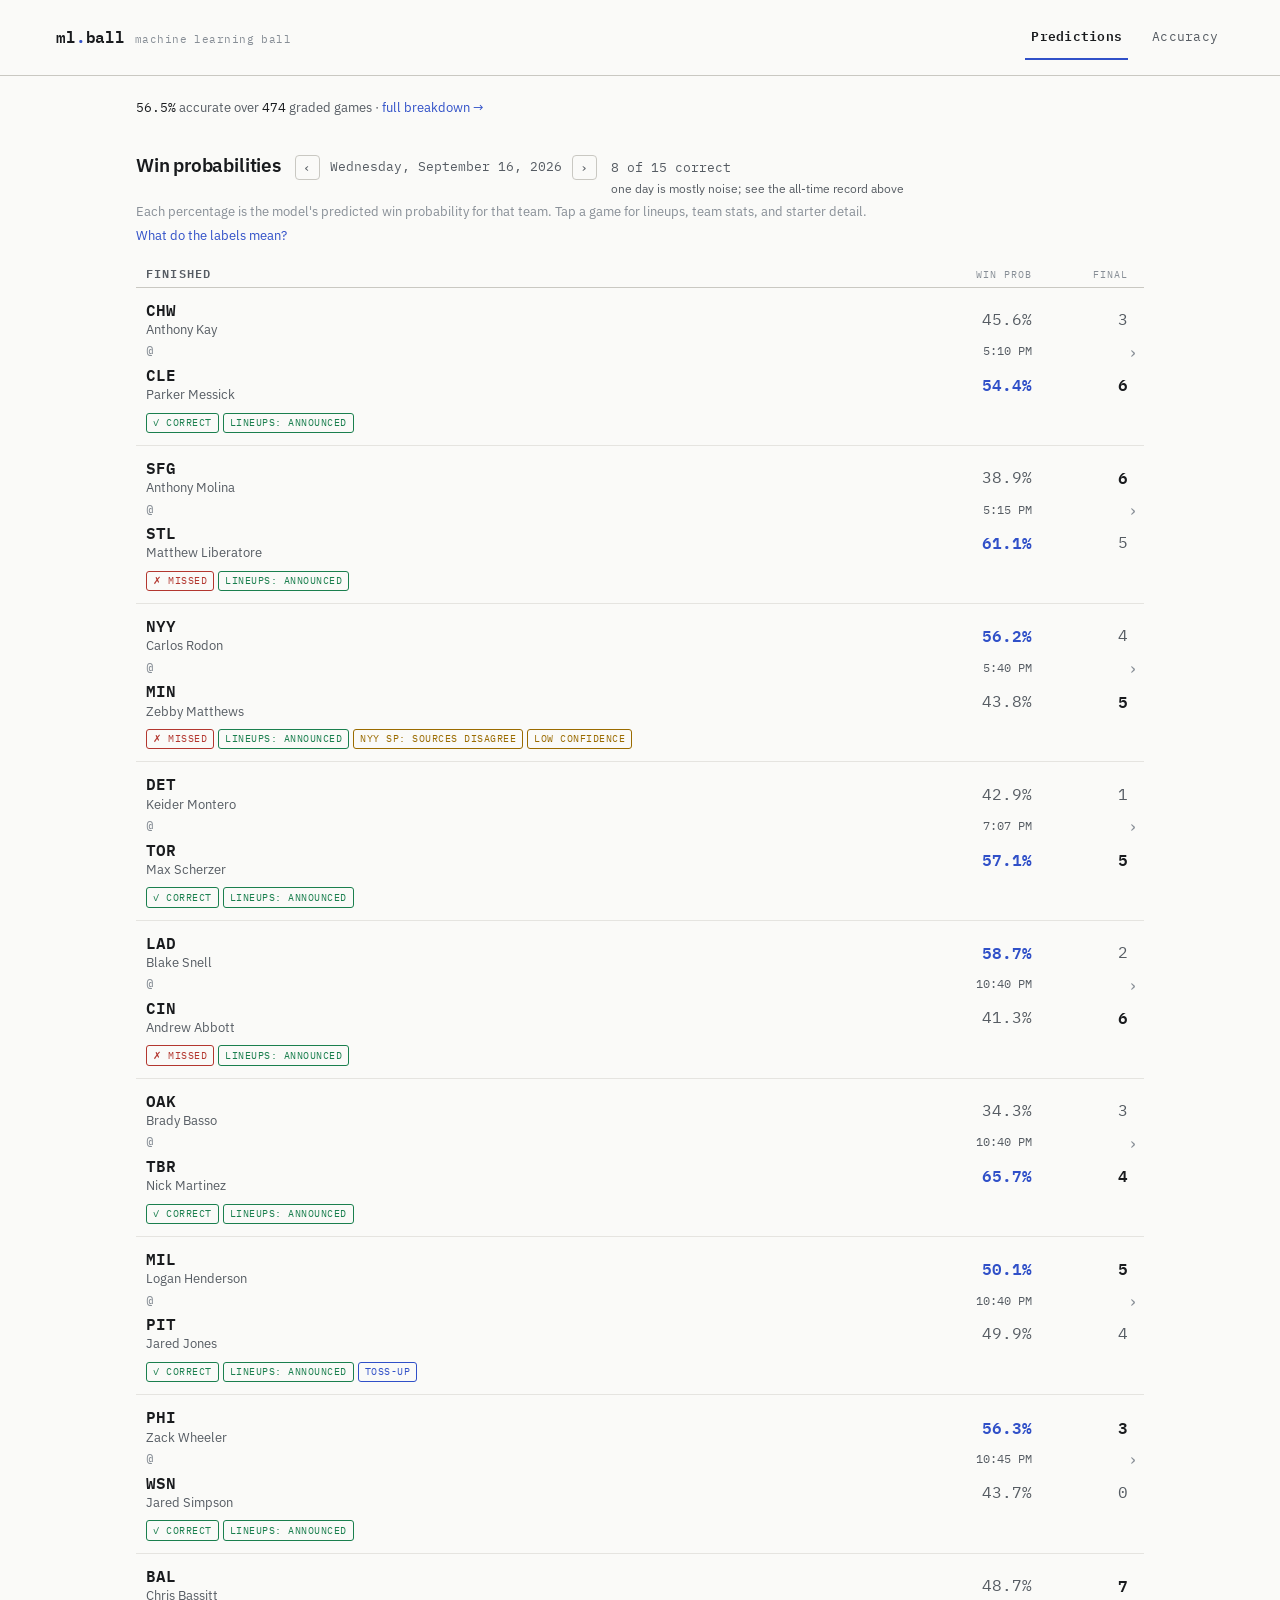
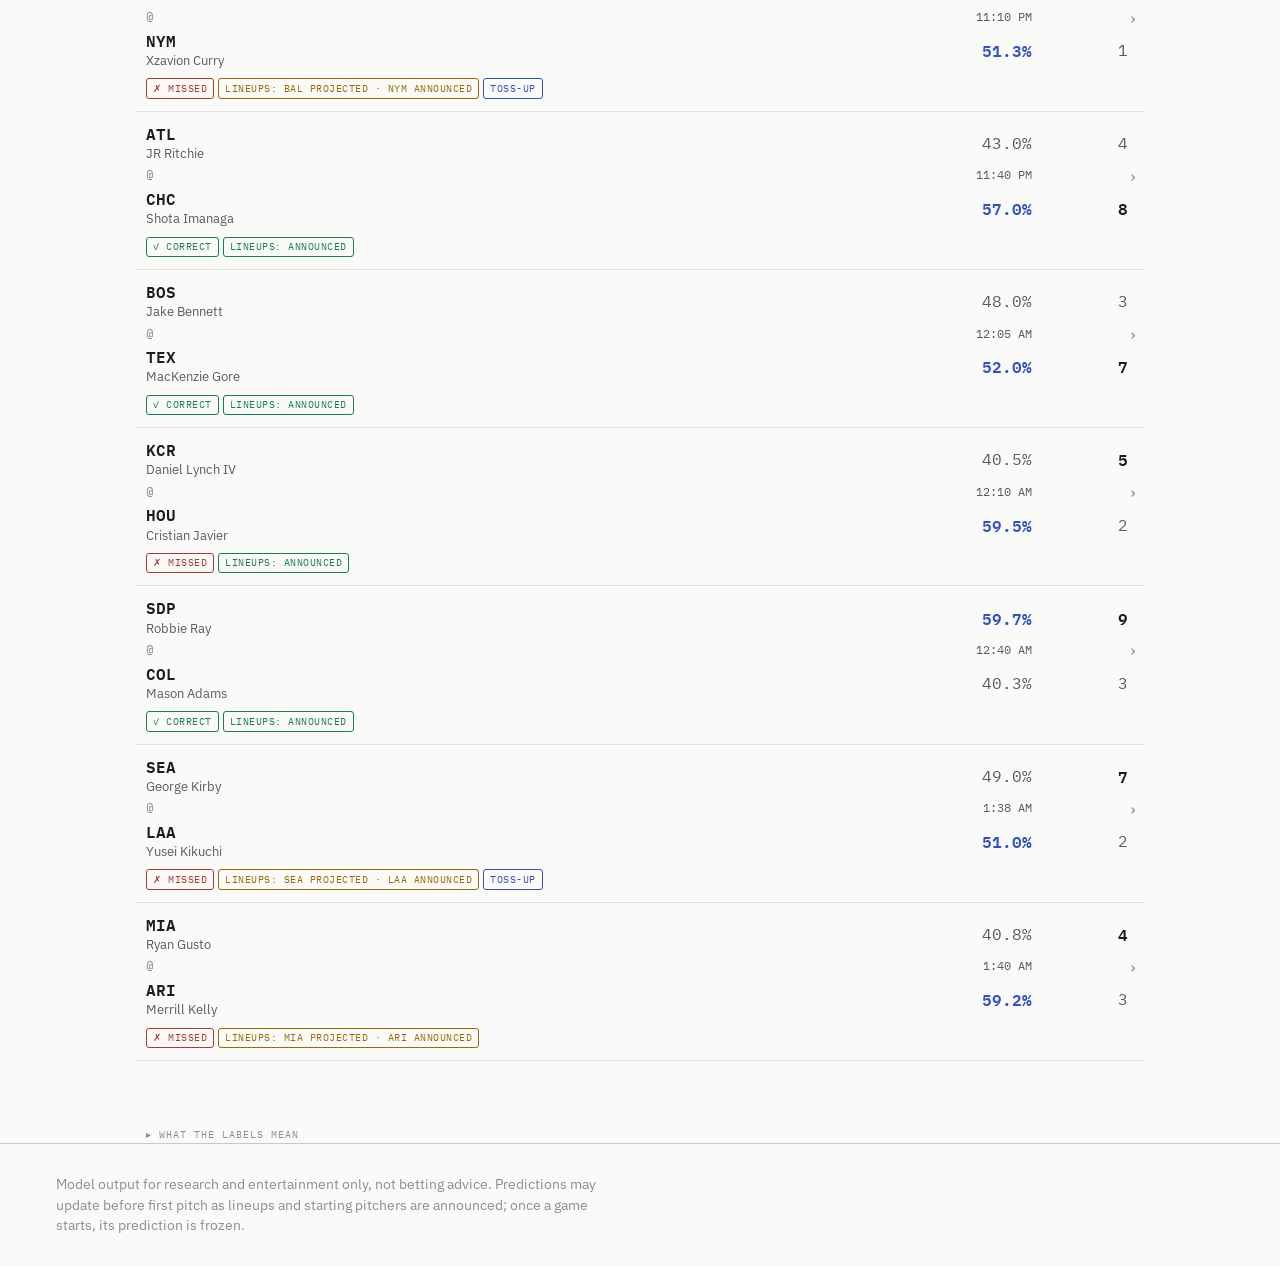
==== index.html @ 1ff34211 "Sticky headers, preview ledger rebuild, mobile lineup readability Predictions page: - Section labels" ====
<!DOCTYPE html>
<html lang="en">
<head>
  <meta charset="utf-8" />
  <!-- Google tag (gtag.js) -->
  <script async src="https://www.googletagmanager.com/gtag/js?id=G-3453N0WTH1"></script>
  <script>
    window.dataLayer = window.dataLayer || [];
    function gtag(){dataLayer.push(arguments);}
    gtag('js', new Date());
    gtag('config', 'G-3453N0WTH1');
  </script>
  <meta name="viewport" content="width=device-width, initial-scale=1" />
  <title>ml.ball · MLB win probabilities</title>
  <meta name="description" content="Daily MLB win probabilities from a neural-network model. Every prediction is graded against final scores and published before first pitch." />
  <link rel="icon" href="data:image/svg+xml,<svg xmlns=%22http://www.w3.org/2000/svg%22 viewBox=%220 0 100 100%22><text y=%22.9em%22 font-size=%2290%22>⚾</text></svg>" />
  <link rel="preconnect" href="https://fonts.googleapis.com" />
  <link rel="preconnect" href="https://fonts.gstatic.com" crossorigin />
  <link href="https://fonts.googleapis.com/css2?family=IBM+Plex+Sans:wght@400;500;600&family=IBM+Plex+Mono:wght@400;500;600&display=swap" rel="stylesheet" />
  <link rel="stylesheet" href="assets/site.css?v=6c0a5f46" />
</head>
<body>
  <header class="nav">
    <div class="brand-group">
      <a class="brand" href="./" title="machine learning ball · major league baseball">ml<span class="dot">.</span>ball</a>
      <span class="brand-sub">machine learning ball</span>
    </div>
    <nav class="tabs" aria-label="Site sections">
      <a class="tab active" href="./" aria-current="page">Predictions</a>
      <a class="tab" href="accuracy.html">Accuracy</a>
    </nav>
  </header>

  <main>
    <p class="record-line" id="record-line" hidden></p>

    <div class="section-head" id="today">
      <h2 id="slate-heading">Win probabilities</h2>
      <div class="date-nav" id="date-nav">
        <button type="button" class="nav-arrow" id="nav-prev" aria-label="Previous published date" disabled aria-disabled="true" style="display:none">‹</button>
        <span class="date" id="slate-date"></span>
        <button type="button" class="nav-arrow" id="nav-next" aria-label="Next published date" disabled aria-disabled="true" style="display:none">›</button>
        <a href="./" id="back-today" class="back-today" style="display:none">back to today →</a>
      </div>
      <span id="slate-status" class="sr-only" aria-live="polite"></span>
      <span class="day-record" id="day-record" style="display:none"><span class="day-record-count"></span><span class="day-record-note"></span></span>
    </div>
    <p class="slate-note" id="slate-note">Each percentage is the model's predicted win probability for that team. <span id="slate-note-tap">Tap a game for lineups, team stats, and starter detail.</span></p>
    <p class="slate-note legend-jump" id="legend-jump" hidden><a href="#chip-legend">What do the labels mean?</a></p>
    <div class="slate-list">
      <div class="slate-row slate-head" id="slate-head" hidden>
        <span class="col-label col-win">Win prob</span>
        <span class="col-label col-final">Final</span>
      </div>
      <section class="games" id="games"></section>
    </div>

    <details class="chip-legend" id="chip-legend" hidden>
      <summary>What the labels mean</summary>
      <div class="legend-rows">
        <div class="legend-row"><span class="flag win">✓ correct</span><span class="legend-text">the model's prediction was correct</span></div>
        <div class="legend-row"><span class="flag loss">✗ missed</span><span class="legend-text">it wasn't</span></div>
        <div class="legend-row"><span class="contested-chip">toss-up</span><span class="legend-text">the model's ten runs don't agree on a favorite: effectively a coin flip</span></div>
        <div class="legend-row"><span class="flag ok">lineups: announced</span><span class="legend-text">official starting lineups were posted before the prediction</span></div>
        <div class="legend-row"><span class="flag warn">lineups: projected</span><span class="legend-text">not posted yet, so the previous game's lineup was used</span></div>
        <div class="legend-row"><span class="flag warn">lineups: unavailable</span><span class="legend-text">no lineup data: league-average assumptions used</span></div>
        <div class="legend-row"><span class="flag warn">SP: TBD</span><span class="legend-text">a starting pitcher hadn't been named</span></div>
        <div class="legend-row"><span class="flag warn">SP: sources disagree</span><span class="legend-text">sources disagreed on the probable starter; the one shown was used</span></div>
        <div class="legend-row"><span class="flag">SP: single-source</span><span class="legend-text">the starter was named by only one source</span></div>
        <div class="legend-row"><span class="flag warn">low confidence</span><span class="legend-text">no named starter, a disputed starter, or a missing lineup: trust this number less</span></div>
      </div>
    </details>
  </main>

  <footer>
    <div class="disclaimer">
      Model output for research and entertainment only, not betting advice.
      Predictions may update before first pitch as lineups and starting
      pitchers are announced; once a game starts, its prediction is frozen.
    </div>
  </footer>

  <script src="assets/app.js?v=6874039f" data-root="."></script>
</body>
</html>
---- assets/site.css ----
/* ml.ball design system — "Ledger": light lab-report, IBM Plex Sans + Plex
   Mono, hairlines only, single cobalt accent + semantic win/loss/warning. */

:root {
  --paper: #fafaf8;
  --paper-2: #f1f1ee;
  --ink: #191b1e;
  --muted: #565c63;
  --faint: #878e96;
  --rule: #e5e4e0;
  --rule-strong: #c9c8c2;
  --accent: #3050c8;
  --win: #1a7f4e;
  --loss: #b3372f;
  --warn: #9a6b00;
  --radius: 8px;
  --nav-h: 64px;
  /* the live .nav element overwrites --nav-h on document.documentElement
     (updateNavHeightVar/initNavHeightSync in app.js), so this fallback only
     governs first paint before JS runs; --sticky-top is the single pin point
     every sticky element below the nav uses, with 8px of deliberate
     breathing room so a sticky bar reads as its own element rather than
     flush against the nav's bottom rule. */
  --sticky-top: calc(var(--nav-h, 64px) + 8px);
  --font-sans: "IBM Plex Sans", ui-sans-serif, system-ui, sans-serif;
  --font-mono: "IBM Plex Mono", ui-monospace, "SF Mono", Menlo, monospace;
  color-scheme: light;
}

* { box-sizing: border-box; }

html { scroll-behavior: smooth; }

body {
  margin: 0;
  background: var(--paper);
  color: var(--ink);
  font-family: var(--font-sans);
  font-size: 15px;
  line-height: 1.55;
  -webkit-font-smoothing: antialiased;
}

a { color: var(--accent); text-decoration: none; }
a:hover { text-decoration: underline; text-underline-offset: 3px; }

code, .mono { font-family: var(--font-mono); font-size: 0.92em; }

/* ---------- nav ---------- */

.nav {
  display: flex;
  align-items: center;
  justify-content: space-between;
  gap: 28px;
  padding: 15px clamp(20px, 5vw, 56px);
  border-bottom: 1px solid var(--rule-strong);
  backdrop-filter: blur(8px);
  position: sticky;
  top: 0;
  background: color-mix(in srgb, var(--paper) 94%, transparent);
  z-index: 10;
}

.brand-group { display: flex; align-items: baseline; gap: 10px; min-width: 0; }

.nav .brand {
  font-family: var(--font-mono);
  font-weight: 600;
  font-size: 16px;
  letter-spacing: -0.01em;
  color: var(--ink);
}
.nav .brand:hover { text-decoration: none; }
.nav .brand .dot { color: var(--accent); }

.brand-sub {
  font-family: var(--font-mono);
  font-size: 11px;
  color: var(--faint);
  letter-spacing: 0.04em;
  white-space: nowrap;
}

@media (max-width: 560px) {
  .brand-sub { display: none; }
}

/* ---------- page nav (index.html / accuracy.html, in-header) ---------- */

.tabs {
  display: flex;
  align-items: center;
  gap: 18px;
  flex-shrink: 0;
}

.tab {
  font-family: var(--font-mono);
  font-size: 12.5px;
  letter-spacing: 0.02em;
  color: var(--muted);
  display: inline-flex;
  align-items: center;
  padding: 12px 6px;
  border-bottom: 2px solid transparent;
}
.tab:hover { color: var(--ink); text-decoration: none; }
.tab.active { color: var(--ink); font-weight: 600; border-bottom-color: var(--accent); }
.tab:focus-visible { outline: 2px solid var(--accent); outline-offset: -2px; }

/* ---------- record strip ---------- */

.record-strip {
  max-width: 1120px;
  margin: 0 auto;
  padding: 24px clamp(20px, 5vw, 56px) 6px;
  display: grid;
  grid-template-columns: repeat(auto-fit, minmax(140px, 1fr));
}

.stat { padding: 0 18px 12px 0; }
.stat + .stat { border-left: 1px solid var(--rule); padding-left: 18px; }
.stat .label { font-family: var(--font-mono); font-size: 10.5px; letter-spacing: 0.1em; text-transform: uppercase; color: var(--faint); }
.stat .value { font-family: var(--font-mono); font-variant-numeric: tabular-nums; font-size: 26px; font-weight: 600; margin-top: 4px; color: var(--ink); }
.stat .value small { font-size: 14px; color: var(--muted); font-weight: 400; }

/* ---------- games grid ---------- */

.section-head {
  max-width: 1120px;
  margin: 0 auto;
  padding: 28px clamp(20px, 5vw, 56px) 4px;
  display: flex;
  align-items: baseline;
  gap: 14px;
  flex-wrap: wrap;
}
.section-head h2 {
  font-family: var(--font-sans);
  font-size: 19px;
  font-weight: 600;
  letter-spacing: -0.01em;
  margin: 0;
  color: var(--ink);
}
.section-head .date { font-family: var(--font-mono); color: var(--muted); font-size: 13px; }

.slate-note {
  max-width: 1120px;
  margin: 0 auto;
  padding: 0 clamp(20px, 5vw, 56px);
  color: var(--faint);
  font-size: 12.5px;
}

.record-line {
  max-width: 1120px;
  margin: 0 auto;
  padding: 22px clamp(20px, 5vw, 56px) 4px;
  color: var(--muted);
  font-size: 13px;
}
/* defensive, mirroring .legend-jump[hidden]'s own reasoning — no author
   `display` rule is set on .record-line itself, so the UA [hidden] rule
   should already apply, but this guards against that ever changing. */
.record-line[hidden] { display: none; }
.record-line .record-line-num {
  font-family: var(--font-mono);
  font-variant-numeric: tabular-nums;
  color: var(--ink);
}

.legend-jump { margin-top: 4px; }
/* defensive, mirroring .chip-legend[hidden]'s own reasoning — no author
   `display` rule is set on .legend-jump itself, so the UA [hidden] rule
   should already apply, but this guards against that ever changing. */
.legend-jump[hidden] { display: none; }

.date-nav { display: flex; align-items: center; gap: 10px; font-family: var(--font-mono); font-size: 13px; color: var(--muted); }

.nav-arrow {
  font-family: var(--font-mono);
  font-size: 13px;
  line-height: 1;
  color: var(--muted);
  background: none;
  border: 1px solid var(--rule-strong);
  border-radius: 4px;
  width: 25px;
  height: 25px;
  display: inline-flex;
  align-items: center;
  justify-content: center;
  padding: 0;
  cursor: pointer;
}
.nav-arrow:hover:not(:disabled) { border-color: var(--ink); color: var(--ink); }
.nav-arrow:focus-visible { outline: 2px solid var(--accent); outline-offset: 1px; }
.nav-arrow:disabled {
  opacity: 0.35;
  cursor: not-allowed;
  color: var(--faint);
}

.back-today { font-size: 13px; color: var(--accent); white-space: nowrap; }
.back-today:focus-visible { outline: 2px solid var(--accent); outline-offset: 2px; }

.day-record {
  display: flex;
  flex-direction: column;
  gap: 2px;
  max-width: 100%;
}
.day-record-count { font-family: var(--font-mono); color: var(--muted); font-size: 13px; }
.day-record-note { font-family: var(--font-sans); color: var(--muted); font-size: 12px; }

/* visually hidden but still announced by screen readers (used for the
   polite live-region status next to the date line, since #games itself
   is no longer a live region — see site.css .games / app.js renderDashboard) */
.sr-only {
  position: absolute;
  width: 1px;
  height: 1px;
  padding: 0;
  margin: -1px;
  overflow: hidden;
  clip: rect(0, 0, 0, 0);
  white-space: nowrap;
  border: 0;
}

/* ---------- ledger slate (home page game list) ---------- */

.slate-list {
  max-width: 1120px;
  margin: 0 auto;
  padding: 6px clamp(20px, 5vw, 56px) 56px;
}

.games { display: block; }

.slate-row {
  display: grid;
  grid-template-columns: minmax(0, 1fr) auto auto;
  grid-template-areas:
    "away apct aruns"
    "mid  mid  ."
    "home hpct hruns"
    "flags flags flags";
  column-gap: 16px;
  align-items: start;
  padding: 12px 16px 12px 10px;
  border-bottom: 1px solid var(--rule);
  color: inherit;
}
a.slate-row:hover { background: var(--paper-2); text-decoration: none; }
a.slate-row:focus-visible { outline: 2px solid var(--accent); outline-offset: -2px; }

/* chevron affordance: CSS-only — matches only an actual <a class="slate-row">
   link (never a plain <div class="slate-row"> row for a date without
   details, and never #slate-head, which is a <div>). Placed as a grid item
   on the mid (@ + time) row, in the "." cell of the runs column
   (grid-template-areas "mid mid ." above) — vertically it lines up with the
   @/time line rather than the row's vertical center (which sits lower, past
   the flags line). `width: 0` + `overflow: visible` keeps the box from
   contributing to the runs column's own width — the glyph itself overflows
   rightward into the row's 16px right padding gutter, landing at the same
   x position the old absolutely-positioned chevron used. */
a.slate-row::after {
  content: "›" / "";
  grid-row: 2;
  grid-column: 3;
  justify-self: end;
  align-self: center;
  width: 0;
  overflow: visible;
  white-space: nowrap;
  font-family: var(--font-mono);
  color: var(--faint);
  font-size: 16px;
}
a.slate-row:hover::after { color: var(--accent); }

/* minimal column-header row (#slate-head) — shares .slate-row's own grid
   template so its two labels sit exactly over the pct/runs columns below;
   rows 2-4 of that template stay empty here, so the row collapses to a
   single visible line. Shown only when the slate renders as one flat list:
   a bucketed slate gives every section header the same labels instead (see
   .slate-section-label below and setSlateHeadVisible in app.js). */
.slate-head {
  padding: 0 16px 6px 10px;
  border-bottom-color: var(--rule-strong);
}
/* .slate-row's own `display: grid` is an author rule, so it otherwise beats
   the [hidden] UA rule's `display: none` on origin priority alone (a
   same-specificity author-vs-UA tie always goes to the author) — restated
   here to make the `el.hidden = true` toggle in setSlateHeadVisible actually
   hide the element. */
.slate-head[hidden] { display: none; }
/* the column labels themselves are shared by both carriers — the global
   #slate-head row and each per-bucket .slate-section-label header — since
   both sit on .slate-row's grid and only differ in which of them is on
   screen. Unscoped so the two can't drift apart. */
.col-label {
  font-family: var(--font-mono);
  font-size: 10px;
  letter-spacing: 0.1em;
  text-transform: uppercase;
  color: var(--faint);
  text-align: right;
  align-self: end;
}
.col-win { grid-area: apct; }
.col-final { grid-area: aruns; min-width: 80px; }

/* fully-ungraded slate: the FINAL column has nothing to show (times moved
   into the mid-line separator), so collapse its reserved width and hide the
   header label — set/removed on #games and #slate-head each render (see
   renderDashboard). Slates with at least one graded game keep the default
   80px reservation above so mixed slates stay column-aligned. The width
   half of this has to reach the per-bucket section headers inside #games
   too, since each of them reserves the same runs column its own rows do
   (slateSectionHeadHtml) and would otherwise hold 80px open while the rows
   under it collapsed to nothing. The label half doesn't: only the finished
   bucket is ever given a FINAL label, and that bucket is non-empty under
   exactly the condition (some game has a final score) that keeps .no-finals
   off in the first place, so a section header's cell is empty here anyway. */
.no-finals .runs-cell, .no-finals .col-final, .slate-head.no-finals .col-final { min-width: 0; }
.slate-head.no-finals .col-final { display: none; }

/* slate section header (slateSectionHeadHtml in app.js) — heads the
   upcoming / finished / in-progress sections, one above every non-empty
   bucket, a single-bucket day included. It carries .slate-row too, so
   the bucket name and its column labels ride the same grid as the rows
   beneath and land over the columns they name; its horizontal padding
   therefore has to match .slate-row's own (10px left, 16px right) or the
   labels drift off their columns. Each header lives inside its own
   <section class="slate-section"> wrapping that bucket's rows, so position:
   sticky constrains it to that bucket alone — it sticks under the nav while
   its own rows scroll past, then gets pushed out by the next section
   instead of the three piling up on top of each other (which is what
   happens if a sticky element's containing block is shared with its
   siblings). */
.slate-section-label {
  position: sticky;
  top: var(--sticky-top);
  z-index: 3;
  background: var(--paper);
  /* --sticky-top is nav height + 8px, and unlike the shadowed floating
     .game-sticky bar this header is flat and full-width, so that 8px reads as
     a transparent slot with row text scrolling through it. Paint it with the
     page background instead of moving the shared pin point. */
  box-shadow: 0 -8px 0 var(--paper);
  padding: 14px 16px 4px 10px;
  border-bottom: 1px solid var(--rule-strong);
}
/* the bucket name keeps the mono uppercase letter-spaced treatment this
   header has always had, but it lives on the name itself rather than on the
   container: as a container rule it inherited into the .col-label spans and
   overrode their lighter, smaller look (weight above all). */
.slate-section-label .section-name {
  grid-area: away;
  font-family: var(--font-mono);
  font-size: 11.5px;
  font-weight: 600;
  letter-spacing: 0.1em;
  text-transform: uppercase;
  color: var(--muted);
  align-self: end;
}

.team-cell { display: flex; flex-direction: column; gap: 1px; min-width: 0; }
.mcode { font-family: var(--font-mono); font-weight: 600; font-size: 16px; line-height: 1.2; color: var(--ink); }
.team-cell .sp { font-size: 12.5px; color: var(--muted); white-space: nowrap; overflow: hidden; text-overflow: ellipsis; max-width: 100%; }
.slate-row .team-cell.away { grid-area: away; }
.slate-row .team-cell.home { grid-area: home; }

.code-line { display: flex; align-items: baseline; }

/* separator row between a ledger row's away/home lines — carries the "@" of
   the standard "AWAY @ HOME" notation plus, whenever the start time is
   known (graded or not), that time right-aligned at the win-prob column
   edge (see .game-time below). Spans the away+apct columns
   (grid-template-areas "mid mid ."), leaving the FINAL column untouched. */
.slate-row .mid-line {
  grid-area: mid;
  display: flex;
  justify-content: space-between;
  align-items: baseline;
  padding: 3px 0 4px;
}
.at-sep {
  font-family: var(--font-mono);
  font-size: 13px;
  color: var(--faint);
  line-height: 1;
}

.pct-cell {
  font-family: var(--font-mono);
  font-size: 16px;
  line-height: 1.2;
  font-variant-numeric: tabular-nums;
  text-align: right;
  white-space: nowrap;
  color: var(--muted);
  font-weight: 400;
}
.pct-cell.fav { color: var(--accent); font-weight: 600; }
.slate-row .pct-cell { grid-area: apct; align-self: center; }
.slate-row .pct-cell.home { grid-area: hpct; }

.row-flags { grid-area: flags; display: flex; gap: 4px; flex-wrap: wrap; margin-top: 8px; }
.row-flags .contested-chip { margin: 0; }

.runs-cell {
  font-family: var(--font-mono);
  font-size: 16px;
  line-height: 1.2;
  font-variant-numeric: tabular-nums;
  text-align: right;
  white-space: nowrap;
  min-width: 80px;
  color: var(--ink);
  font-weight: 600;
}
.runs-cell.muted { color: var(--muted); font-weight: 400; }
.slate-row .runs-cell { grid-area: aruns; align-self: center; }
.slate-row .runs-cell.home { grid-area: hruns; }

/* game's start time (shown whether or not the game is graded) — rides the
   mid separator row alongside the "@" (see .mid-line above), right-aligned
   at the win-prob column edge via .mid-line's own flex layout; no longer
   independently grid-positioned. */
.game-time {
  font-family: var(--font-mono);
  font-size: 12px;
  color: var(--muted);
}

/* legacy matchup/team layout — .matchup/.at are shared with the next-day
   preview cards (previewGameCard, which now stacks .team-cell/.mcode/.sp
   inside it for visual consistency with the ledger row above); .team/.code/
   .pct are used only by game.html's win-probability header
   (renderGameHeaderHtml) */

.matchup {
  display: flex;
  justify-content: space-between;
  align-items: center;
  margin-bottom: 4px;
}
.matchup .team-cell.away { align-items: flex-start; }
.matchup .team-cell.home { align-items: flex-end; text-align: right; }
.matchup .team-cell .sp { max-width: 140px; }
.team { display: flex; flex-direction: column; gap: 2px; min-width: 0; }
.team.away { align-items: flex-start; }
.team.home { align-items: flex-end; text-align: right; }
.team .code { font-family: var(--font-mono); font-weight: 600; font-size: 20px; letter-spacing: 0.01em; color: var(--ink); }
.team .sp { font-size: 12.5px; color: var(--muted); white-space: nowrap; overflow: hidden; text-overflow: ellipsis; max-width: 140px; }
.at { color: var(--faint); font-size: 13px; padding: 0 10px; }

.team .pct { font-family: var(--font-mono); font-size: 15px; font-weight: 600; }
.pct.fav { color: var(--accent); }
.pct.dog { color: var(--muted); font-weight: 400; }

.contested-chip {
  display: inline-block;
  font-family: var(--font-mono);
  font-size: 10px;
  letter-spacing: 0.05em;
  text-transform: uppercase;
  color: var(--accent);
  border: 1px solid var(--accent);
  border-radius: 3px;
  padding: 1.5px 6px;
  margin: 2px 0 6px;
  white-space: nowrap;
}

.flags { display: flex; gap: 6px; flex-wrap: wrap; min-height: 22px; }
.flag {
  display: inline-block;
  font-size: 10px;
  font-family: var(--font-mono);
  letter-spacing: 0.05em;
  text-transform: uppercase;
  border-radius: 3px;
  padding: 1.5px 6px;
  border: 1px solid var(--rule-strong);
  color: var(--faint);
  white-space: nowrap;
}
.flag.warn { color: var(--warn); border-color: var(--warn); }
.flag.win, .flag.result-win { color: var(--win); border-color: var(--win); }
.flag.ok { color: var(--win); border-color: var(--win); }
.flag.loss, .flag.result-loss { color: var(--loss); border-color: var(--loss); }
.flag.quiet { color: var(--faint); border-color: var(--rule); }

/* ---------- chip legend (collapsible, index.html) ---------- */

.chip-legend {
  max-width: 1120px;
  margin: 10px auto 0;
  padding: 0 calc(clamp(20px, 5vw, 56px) + 10px);
  scroll-margin-top: calc(var(--nav-h, 64px) + 12px);
}
/* defensive, mirroring .slate-head[hidden]'s own reasoning — no author
   `display` rule is set on .chip-legend itself, so the UA [hidden] rule
   should already apply, but this guards against that ever changing. */
.chip-legend[hidden] { display: none; }
.chip-legend summary {
  cursor: pointer;
  font-family: var(--font-mono);
  font-size: 10px;
  letter-spacing: 0.1em;
  text-transform: uppercase;
  color: var(--faint);
  list-style: none;
}
.chip-legend summary::-webkit-details-marker { display: none; }
.chip-legend summary::before { content: "▸ " / ""; }
.chip-legend[open] summary::before { content: "▾ " / ""; }
.chip-legend summary:hover { color: var(--muted); }
.chip-legend summary:focus-visible { outline: 2px solid var(--accent); outline-offset: 2px; }
.legend-rows {
  display: grid;
  gap: 7px 0;
  padding: 10px 0 4px;
}
/* fixed 200px label column so every description starts at the same x —
   200px comfortably clears the widest chips ("SP: SOURCES DISAGREE" /
   "LINEUPS: UNAVAILABLE", both 20 chars at 10px IBM Plex Mono: ~120px of
   glyph advance + ~10px letter-spacing + 12px padding + 2px border ≈ 144px). */
.legend-row { display: grid; grid-template-columns: 200px 1fr; gap: 2px 12px; align-items: baseline; }
.legend-row > :first-child { justify-self: start; }
.legend-row .contested-chip { margin: 0; }
.legend-text { font-size: 12.5px; color: var(--muted); }

/* nested inside #games (a block container) rather than replacing it —
   span the full row width instead of collapsing into a grid column */
.empty-state { color: var(--muted); }
.empty-state .box {
  border: 1px dashed var(--rule-strong);
  border-radius: var(--radius);
  padding: 40px;
  text-align: center;
}

/* ---------- next-day preview ---------- */

.preview-banner {
  display: flex;
  align-items: center;
  gap: 10px;
  flex-wrap: wrap;
  border: 1px dashed var(--rule-strong);
  border-radius: var(--radius);
  background: var(--paper-2);
  padding: 12px 16px;
  margin-bottom: 4px;
}
.preview-banner-tag {
  font-family: var(--font-mono);
  font-size: 11px;
  font-weight: 600;
  letter-spacing: 0.08em;
  text-transform: uppercase;
  color: var(--warn);
  border: 1px solid var(--warn);
  border-radius: 999px;
  padding: 2px 10px;
  white-space: nowrap;
}
.preview-banner-copy { color: var(--muted); font-size: 13.5px; }
.preview-banner-updated { color: var(--faint); font-size: 12px; font-family: var(--font-mono); flex-basis: 100%; }

/* preview rows (previewGameCard) reuse .slate-row's grid wholesale — same
   away/apct/aruns, mid, home/hpct/hruns, flags areas — plus one full-width
   row under each team's line (adet/hdet) for that starter's own collapsed
   season expander. One shared expander at the bottom of the row read as if
   it belonged to both teams; a row per starter keeps each table attached to
   the pitcher's line directly above it. The FINAL column (aruns/hruns) is
   simply never given content here (a preview never has a result), so that
   grid track collapses to zero width on its own, same as any other empty
   grid track. */
.preview-row {
  grid-template-areas:
    "away apct aruns"
    "adet adet adet"
    "mid  mid  ."
    "home hpct hruns"
    "hdet hdet hdet"
    "flags flags flags";
  /* dashed, not solid: the same preview-vs-prediction cue the old
     .preview-card border used, now carried by the row rhythm instead of a
     card edge. */
  border-bottom-style: dashed;
  border-bottom-color: var(--rule-strong);
}

/* records + venue collapsed into one line (previewGameCard's metaHtml),
   stacked above the flag chips inside the row's own "flags" grid area
   rather than claiming a template row of its own. */
.preview-foot {
  grid-area: flags;
  display: flex;
  flex-direction: column;
  gap: 6px;
  margin-top: 8px;
}
.preview-foot .meta-row { font-size: 13px; }
.preview-foot .row-flags { margin-top: 0; }

/* the small "ERA" unit label riding a preview row's pct-cell (previewEraHtml)
   — the column has no dedicated header on this page (see the #slate-head
   discussion in app.js), so the unit rides every cell instead. */
.pct-cell .pct-unit {
  font-size: 10px;
  font-weight: 400;
  letter-spacing: 0.04em;
  text-transform: uppercase;
  color: var(--faint);
  margin-left: 3px;
}

/* collapsed season expander, one per starter (previewGameCard) — summary
   styling mirrors #chip-legend's own disclosure triangle so the two
   collapsible affordances on the site read as the same control. min-width: 0
   keeps a wide expanded table from growing the row's auto tracks out from
   under the two team lines instead of scrolling inside .table-scroll. */
.preview-det { margin-top: 4px; min-width: 0; }
.preview-det.away { grid-area: adet; }
.preview-det.home { grid-area: hdet; }
.preview-det summary {
  cursor: pointer;
  font-family: var(--font-mono);
  font-size: 10px;
  letter-spacing: 0.1em;
  text-transform: uppercase;
  color: var(--faint);
  list-style: none;
}
.preview-det summary::-webkit-details-marker { display: none; }
.preview-det summary::before { content: "▸ " / ""; }
.preview-det[open] summary::before { content: "▾ " / ""; }
.preview-det summary:hover { color: var(--muted); }
.preview-det summary:focus-visible { outline: 2px solid var(--accent); outline-offset: 2px; }

/* the 6-column season table spans the whole row width (a ledger row is much
   narrower than game.html's .detail-grid) and keeps .table-scroll's
   max-width: 100%, so at 360px it wraps/scrolls within the row rather than
   widening it. */
.preview-det-body { padding-top: 8px; }
.preview-det-body .lineup-table { margin-top: 4px; }

/* ---------- footer ---------- */

footer {
  border-top: 1px solid var(--rule-strong);
  padding: 30px clamp(20px, 5vw, 56px);
  color: var(--faint);
  font-size: 13.5px;
  display: flex;
  gap: 20px;
  flex-wrap: wrap;
  justify-content: space-between;
}
footer a { color: var(--muted); }

.disclaimer { max-width: 560px; }

/* ---------- game detail ---------- */

.game-detail {
  max-width: 1120px;
  margin: 0 auto;
  padding: 26px clamp(20px, 5vw, 56px) 80px;
}

.back-nav {
  display: flex;
  align-items: baseline;
  flex-wrap: wrap;
  gap: 4px 12px;
  margin-bottom: 18px;
}
.back-link {
  font-family: var(--font-mono);
  font-size: 13px;
  font-weight: 500;
  color: var(--accent);
  white-space: nowrap;
}
.back-link:hover { text-decoration: underline; }
.back-link:focus-visible { outline: 2px solid var(--accent); outline-offset: 2px; }
.back-nav-matchup { font-size: 13px; color: var(--faint); }

.game-header { margin-bottom: 10px; }

.micro-label {
  font-family: var(--font-mono);
  font-size: 11px;
  letter-spacing: 0.08em;
  text-transform: uppercase;
  color: var(--faint);
  margin: 0 0 6px;
}

.detail-section { margin: 34px 0; }
.detail-section h2 {
  font-family: var(--font-sans);
  font-size: 19px;
  font-weight: 600;
  letter-spacing: -0.01em;
  margin: 0 0 12px;
  color: var(--ink);
}
.detail-section h3 {
  font-family: var(--font-sans);
  font-size: 15px;
  font-weight: 600;
  margin: 0 0 10px;
  color: var(--ink);
}
.team-tag { color: var(--ink); font-weight: 600; }

.game-meta { margin-top: 12px; display: flex; flex-direction: column; gap: 4px; }
.meta-row { font-size: 14px; color: var(--muted); }

.detail-grid {
  display: grid;
  grid-template-columns: 1fr;
  gap: 20px;
}
@media (min-width: 900px) {
  .detail-grid { grid-template-columns: 1fr 1fr; }
}

/* min-width: 0 is LOAD-BEARING — do not delete it as a no-op.
   These panels are grid items (.detail-grid) and flex items, which default to
   min-width: auto: that floors an item at its *min-content* width instead of
   letting it shrink. The SP season table is wider than a phone viewport, so
   .sp-panel's min-content is ~352px inside a 332px column at 360px wide; the
   panel then refuses to shrink, pushes the grid past the viewport, and the
   whole page scrolls sideways (measured document.scrollWidth 366 vs 360).
   min-width: 0 lets the panel shrink to its column so the wide table scrolls
   inside its own .table-scroll, which is where the scrolling belongs. */
.lineup-panel, .sp-panel, .form-col {
  min-width: 0;
  border: 1px solid var(--rule);
  border-radius: var(--radius);
  background: var(--paper-2);
  padding: 16px 18px;
}
.lineup-panel p, .sp-panel p { margin: 6px 0; font-size: 14px; color: var(--muted); }

.lineup-table {
  width: 100%;
  border-collapse: collapse;
  font-size: 13px;
  margin-top: 8px;
}
.lineup-table th, .lineup-table td {
  padding: 6px 8px;
  text-align: left;
  border-bottom: 1px solid var(--rule);
}
.lineup-table th {
  font-family: var(--font-mono);
  color: var(--faint);
  font-size: 10.5px;
  text-transform: uppercase;
  letter-spacing: 0.08em;
  font-weight: 500;
}
.lineup-table td.lg-avg { color: var(--faint); font-style: italic; }
.lineup-table .player-name {
  display: inline-block;
  max-width: 19ch;
  overflow: hidden;
  text-overflow: ellipsis;
  white-space: nowrap;
  vertical-align: bottom;
}

/* ---------- mobile-safe wide tables ---------- */

.table-scroll {
  overflow-x: auto;
  -webkit-overflow-scrolling: touch;
  max-width: 100%;
}
.table-scroll th, .table-scroll td { white-space: nowrap; }

.sp-season-table th, .sp-season-table td { text-align: center; }

/* The collapsed lineup table (game.html) is the one table-scroll consumer
   cut down to fit 360px without horizontal scrolling (5 columns instead of
   8 — see lineupPanelHtml in app.js), so it's the one deliberately NOT
   wrapped in .table-scroll: overflow-x: auto there would compute
   overflow-y to auto too (CSS spec), turning the table into its own scroll
   container and making a sticky thead stick to that box instead of the
   viewport. Scoped to .lineup-panel so this never touches the SP tables or
   the preview page's lineup table, which still scroll and don't want a
   sticky header. z-index stays below .game-sticky's 5 so the identity bar
   always wins when both are pinned at the top at once; the var(--sticky-top)
   fallback covers the instant before JS measures the real bar (or on any
   page without one). Background is .lineup-panel's own --paper-2, fully
   opaque so rows can't ghost through underneath while scrolling. The bottom
   rule has to be an inset shadow rather than the th's border: with
   border-collapse the border is painted by the table, not the cell, so it
   doesn't travel with the sticky th in Chromium/WebKit and pinned rows
   would slide flush against the header with no separating line. */
.lineup-panel .lineup-table thead th {
  position: sticky;
  top: var(--detail-sticky-top, var(--sticky-top));
  z-index: 4;
  background: var(--paper-2);
  box-shadow: inset 0 -1px 0 var(--rule);
}

/* ---------- expandable lineup rows ---------- */

/* has-detail rows are tabindex="0", so tabbing upward would otherwise scroll
   the focused row under the pinned thead (~29px: 10.5px/1.55 line box, 6px
   padding either side, 1px rule) and the .game-sticky bar already folded
   into --detail-sticky-top. */
.lineup-table tr.lineup-row {
  scroll-margin-top: calc(var(--detail-sticky-top, var(--sticky-top)) + 44px);
}
.lineup-table tr.lineup-row.has-detail { cursor: pointer; }
.lineup-table tr.lineup-row.has-detail:hover { background: var(--paper-2); }
.lineup-table tr.lineup-row.has-detail:focus-visible { outline: 2px solid var(--accent); outline-offset: -2px; }
.lineup-table tr.lineup-row.has-detail td { padding-top: 12px; padding-bottom: 12px; }
.lineup-table tr.lineup-row.has-detail .player-name {
  text-decoration: underline dotted;
  text-decoration-color: var(--rule-strong);
  text-underline-offset: 3px;
}
.lineup-table tr.lineup-row.has-detail:hover .player-name,
.lineup-table tr.lineup-row.has-detail:focus-visible .player-name,
.lineup-table tr.lineup-row.has-detail:hover .expand-caret,
.lineup-table tr.lineup-row.has-detail:focus-visible .expand-caret {
  color: var(--accent);
}
.expand-caret { display: inline-block; margin-left: 6px; color: var(--faint); font-size: 11px; }
.lineup-table tr.row-detail > td { background: var(--paper-2); border-left: 2px solid var(--accent); padding: 10px 12px; white-space: normal; }

.row-detail-section + .row-detail-section { margin-top: 12px; }
.row-detail-heading {
  font-family: var(--font-sans);
  font-size: 12.5px;
  font-weight: 600;
  color: var(--ink);
  margin: 0 0 6px;
}
/* auto-fill wraps to whatever the available width allows: ~3-4 pairs/line
   at a 360px phone, more on desktop, zero horizontal overflow either way. */
.stat-pair-grid {
  display: grid;
  grid-template-columns: repeat(auto-fill, minmax(60px, 1fr));
  gap: 8px 10px;
}
.stat-pair { display: flex; flex-direction: column; gap: 2px; }
.stat-pair-label { font-family: var(--font-mono); font-size: 10px; letter-spacing: 0.08em; text-transform: uppercase; color: var(--faint); }
.stat-pair-val { font-family: var(--font-mono); font-variant-numeric: tabular-nums; font-size: 13px; color: var(--ink); }

.lg-avg-mark { color: var(--warn); font-family: var(--font-mono); margin-left: 2px; cursor: help; line-height: 0; }

/* the numeral and its marker are one unit: an inline-block is a line-break
   opportunity even with no whitespace before it, and these columns are
   narrow enough that the marker would otherwise drop to a second line and
   double the row's height (see lineupPanelHtml's .rate-cell comment). */
.lineup-table td.rate-cell { white-space: nowrap; }

/* the marker's 10px comes out of these two columns' own left padding rather
   than out of the name column. At 360px the name cell is the one that gives
   way, and taking ~20px off it dropped the longest names' expand caret onto
   a second line, doubling those rows' height; paying for the markers here
   keeps every row one line tall and the table inside its panel. The numerals
   are left-aligned under a left-aligned header, so the header cells take the
   same padding or they stop lining up with the column they label. */
.lineup-table th.rate-cell, .lineup-table td.rate-cell { padding-left: 4px; }

/* quintile triangles on the collapsed lineup table's AVG/OPS cells
   (lineupRateMarkHtml). The span is a fixed width and renders on every row,
   empty in the neutral case, so a column never resizes as marks come and go
   between rows and the numerals above and below stay in one line. 8px of
   glyph plus a 2px gap is the whole cost per rate column: that table was cut
   to five columns to clear 360px without a horizontal scrollbar, and it
   still does. Deliberately smaller than the numeral it sits beside, so a
   marked row reads as a number with a mark next to it rather than as a
   coloured cell. Colours are the site's existing result tokens; green-up and
   red-down mean the same thing here as on a graded pick. */
.rate-mark {
  display: inline-block;
  width: 8px;
  margin-left: 2px;
  font-size: 8px;
  line-height: 1;
  vertical-align: 1px;
}
/* cursor: help only on a marker that actually has a title to show: the
   neutral span is an empty width reservation and must not advertise a
   tooltip it doesn't have. */
.rate-mark.up, .rate-mark.down { cursor: help; }
.rate-mark.up { color: var(--win); }
.rate-mark.down { color: var(--loss); }
.stale-note.lg-avg-legend { margin-top: 4px; }

/* the visible quintile legend under the lineup grid (renderLineupsHtml) —
   the same quiet .stale-note footnote treatment as the .lg-avg-legend line
   beside it, so it explains the tables without competing with them, and the
   glyphs inside it are the table's own .rate-mark spans, so a mark in the
   legend renders identically to the one in a cell. Each glyph stays on one
   line with the words it explains while the sentence itself wraps normally:
   the legend sits under a table that has to clear 360px without a
   horizontal scrollbar, so it must never establish a width of its own. */
.stale-note.quintile-legend { margin-top: 4px; }
.quintile-legend .ql-item { white-space: nowrap; }
/* the legend's glyphs are the only .rate-mark spans with no title of their
   own (the words next to them say it instead), so they drop the help cursor
   rather than advertise a tooltip that isn't there. */
.quintile-legend .rate-mark { cursor: auto; }

/* ---------- game-detail page-level floating identity bar ---------- */

/* #game-sticky is the bar's frame, and it sits outside the page flow. It
   used to be display: contents wrapped around a position: sticky bar, which
   took its scroll travel from the tall main.game-detail around it. The bar
   now has to be able to disappear while the real win-probability block in
   #game-header is still on screen (observeGameHeader in app.js), and an
   in-flow bar can only do that by leaving a hole where it was or by
   shifting every section below it at the moment it toggles. Out of flow it
   reserves nothing in either state, so revealing it is pure paint and the
   page never jumps. left/right: 0 with auto margins, plus .game-detail's
   own max-width and page padding, reproduce that content column exactly, so
   the bar still lines up with the sections it labels — the one thing that
   has to be kept in step by hand is that padding, which is repeated in the
   small-screen pass below because .game-detail's own is. Pointer events pass
   through the frame so the gutters beside the bar stay clickable; the bar
   itself takes them back below, as it had them when it was in flow. */
#game-sticky {
  position: fixed;
  top: var(--sticky-top);
  left: 0;
  right: 0;
  z-index: 5;
  margin: 0 auto;
  max-width: 1120px;
  padding: 0 clamp(20px, 5vw, 56px);
  pointer-events: none;
  transition: opacity 160ms ease, transform 160ms ease, visibility 0s;
}

/* tucked = #game-header's own win-probability block is still on screen, so
   this bar would be repeating it a few hundred pixels further down.
   visibility (not display) is what takes it out of the focus order and out
   of the accessibility tree; the opacity and the small lift are what the
   eye sees, and both are compositor-only, so neither costs a layout on a
   phone mid-scroll. The delay on visibility here lets the fade finish
   before the bar goes away; the undelayed one on the base rule brings it
   back the instant it is revealed. Without IntersectionObserver this class
   is never applied at all (app.js), so the bar just stays visible the way
   it always was. */
#game-sticky.tucked {
  opacity: 0;
  visibility: hidden;
  transform: translateY(-4px);
  transition: opacity 160ms ease, transform 160ms ease, visibility 0s linear 160ms;
}

@media (prefers-reduced-motion: reduce) {
  #game-sticky, #game-sticky.tucked { transition: none; }
}

.game-sticky {
  position: relative;
  pointer-events: auto;
  display: flex;
  align-items: center;
  justify-content: center;
  gap: 8px;
  margin: 0;
  padding: 8px 14px;
  border: 1px solid var(--rule-strong);
  border-radius: var(--radius);
  /* solid, not translucent: a blurred/translucent bar over scrolling page
     content is what made this read as fused with the nav above it. A solid
     paper fill plus a shadow reads as one floating element instead. */
  background: var(--paper);
  box-shadow: 0 2px 8px color-mix(in srgb, var(--ink) 12%, transparent);
  font-family: var(--font-mono);
  font-size: 12.5px;
  font-weight: 600;
}

/* --sticky-top is nav height + 8px, and those 8px are bare page: with the
   article scrolling underneath, the band between the nav's bottom rule and
   the bar reads as a transparent slot with text passing through it.
   .slate-section-label paints its own copy of this gap with a block shadow,
   but that label is flat and square, while this bar is bordered, radiused
   and already carries a drop shadow that a second, opaque shadow layer
   would have to be ordered against. A pseudo-element is simpler here: it
   covers the gap (running 1px up under the nav, so a fractional --nav-h
   can't leave a hairline seam) and keeps going down behind the bar, so the
   corner notches the border radius leaves open are opaque too, rather than
   the two places content still shows through. z-index: -1 puts it behind
   the bar's own background, border and drop shadow, which holds because
   .game-sticky is position: relative at z-index: auto and so creates no
   stacking context of its own — which is also why the fade above lives on
   the #game-sticky frame and not on this element: an opacity or transform
   here would create one and flip this band in front of the bar. */
.game-sticky::before {
  content: "";
  position: absolute;
  z-index: -1;
  top: -9px;
  right: 0;
  bottom: 0;
  left: 0;
  background: var(--paper);
}
.game-sticky .sticky-sep { color: var(--faint); font-weight: 400; }
.side { color: var(--ink); }

.compare-cols { display: grid; grid-template-columns: 1fr; }
@media (min-width: 900px) {
  .compare-cols { grid-template-columns: 1fr 1fr; gap: 0 44px; }
}
.compare-group { margin-bottom: 22px; }
.compare-group h3 {
  font-family: var(--font-sans);
  font-size: 13.5px;
  font-weight: 600;
  margin: 0;
  padding: 10px 0 6px;
  border-bottom: 1px solid var(--rule-strong);
  color: var(--ink);
}
.compare-row {
  display: grid;
  grid-template-columns: 1fr 70px 70px;
  align-items: baseline;
  gap: 10px;
  padding: 6.5px 0;
  border-bottom: 1px solid var(--rule);
  font-size: 13.5px;
  font-variant-numeric: tabular-nums;
}
.compare-row.compare-codes {
  font-family: var(--font-mono);
  font-size: 10px;
  letter-spacing: 0.11em;
  text-transform: uppercase;
  color: var(--faint);
  font-weight: 500;
  padding: 4px 0 7px;
}
.compare-row.compare-codes .compare-val { color: var(--faint); font-family: var(--font-mono); font-weight: 500; }
.compare-label { font-size: 13px; color: var(--muted); }
.compare-val { font-family: var(--font-mono); text-align: right; color: var(--ink); }
.compare-val.better { color: var(--accent); font-weight: 600; }

.form-chip {
  display: grid;
  grid-template-columns: 64px 1fr 60px 28px;
  align-items: center;
  gap: 8px;
  padding: 5px 0;
  border-bottom: 1px solid var(--rule);
  font-size: 13px;
}
.form-chip .fc-date { color: var(--faint); font-family: var(--font-mono); font-size: 12px; white-space: nowrap; }
.form-chip .fc-opp { color: var(--muted); }
.form-chip .fc-score { font-family: var(--font-mono); }
.form-chip .flag { justify-self: start; }

/* upgradeRecentFormLinks (app.js) swaps a plain <div class="form-chip"> for
   an <a class="form-chip"> once its past game resolves to exactly one
   published prediction — same box/grid as the div (no rule above targets
   the element type), just the link affordance layered on top. */
a.form-chip { color: inherit; text-decoration: none; cursor: pointer; }
a.form-chip:hover { border-bottom-color: var(--accent); }
a.form-chip:hover .fc-opp { color: var(--ink); }
a.form-chip:focus-visible { outline: 2px solid var(--accent); outline-offset: -2px; }

.stale-note { color: var(--faint); font-size: 13px; margin: 6px 0; }

.detail-empty { margin: 20px 0; }
.detail-empty .box {
  border: 1px dashed var(--rule-strong);
  border-radius: var(--radius);
  padding: 30px;
  text-align: center;
  color: var(--muted);
}

/* ---------- small-screen pass (~<640px) ---------- */

@media (max-width: 640px) {
  /* defensive: the nav's fixed gaps/font-sizes can outgrow very narrow
     viewports; wrap instead of ever causing page-level horizontal scroll */
  .nav { flex-wrap: wrap; row-gap: 8px; gap: 14px; padding: 14px 16px; }
  .tabs { gap: 10px; }
  .tab { padding: 10px 3px; }

  .record-strip { padding: 18px 16px 6px; }
  .stat { padding: 0 14px 10px 0; }
  .stat .value { font-size: 20px; }
  .section-head { padding: 18px 16px 4px; }
  .date-nav { gap: 6px; row-gap: 6px; flex-wrap: wrap; }
  .nav-arrow { width: 24px; height: 24px; font-size: 13px; }
  .section-head .date { font-size: 12.5px; }
  .slate-list { padding: 6px 16px 40px; }
  .preview-banner { padding: 10px 12px; gap: 8px; }
  .preview-det-body { padding-top: 6px; }
  .legend-row { grid-template-columns: 1fr; }
  .legend-rows { gap: 10px; }

  .game-detail { padding: 18px 14px 60px; }
  .detail-section { margin: 24px 0; }

  .table-scroll th, .table-scroll td { padding: 4px 6px; }
  .lineup-table, .sp-season-table { font-size: 12px; }
  .lineup-table tr.lineup-row.has-detail td { padding-top: 11px; padding-bottom: 11px; }
  /* the base 19ch cap (.lineup-table .player-name above) holds down to
     360px: the 5-column collapsed table (# | Name | Pos | AVG | OPS) fits
     that width whatever the names are. It does not hold at 320px. The
     collapsed table is not wrapped in .table-scroll (so its thead can pin
     to the viewport), so the page's min-content width is the table's, and
     the table's is name-length dependent: the longest published names push
     it past 320px. Below 340px the narrower cap is what holds those pages
     at zero horizontal overflow; the breakpoint stays under 360 so 360px
     phones keep the 19ch cap. */
  @media (max-width: 340px) {
    .lineup-table .player-name { max-width: 14ch; }
  }

  /* tracks .game-detail's own narrow-screen padding above, so the floating
     bar keeps lining up with the content column it labels. */
  #game-sticky { padding: 0 14px; }
  .game-sticky { font-size: 11.5px; padding: 6px 10px; gap: 6px; }
  .compare-group h3 { font-size: 13.5px; }
  .compare-row { grid-template-columns: 1fr 60px 60px; gap: 6px; font-size: 12.5px; }

  .form-chip { grid-template-columns: 52px 1fr 46px 24px; gap: 6px; font-size: 12px; }
}

/* ---------- accuracy history panel ---------- */

.acc-history-panel {
  max-width: 1120px;
  margin: 0 auto;
  padding: 16px 18px;
  border: 1px solid var(--rule);
  border-radius: var(--radius);
  background: var(--paper-2);
}
.acc-history-panel:not([hidden]) { margin: 10px auto 20px; }

@media (max-width: 1120px) {
  .acc-history-panel:not([hidden]) { margin: 10px clamp(20px, 5vw, 56px) 20px; }
}

.acc-chart-readout {
  font-family: var(--font-mono);
  font-size: 12.5px;
  color: var(--muted);
  min-height: 18px;
}

.acc-history-panel svg { display: block; width: 100%; height: auto; }

/* ---------- accuracy page (accuracy.html) ---------- */

.acc-section {
  max-width: 1120px;
  margin: 34px auto 0;
  padding: 0 clamp(20px, 5vw, 56px);
}
.acc-section:last-of-type { padding-bottom: 60px; }
.acc-section h2 {
  font-family: var(--font-sans);
  font-size: 19px;
  font-weight: 600;
  letter-spacing: -0.01em;
  margin: 0 0 10px;
  color: var(--ink);
}

.acc-explainer { color: var(--muted); font-size: 14px; max-width: 720px; margin: 0 0 12px; }

.acc-stat-line { font-family: var(--font-mono); font-size: 14px; color: var(--ink); margin: 0; }
.acc-stat-line strong { font-weight: 600; }

.acc-conf-row {
  display: grid;
  grid-template-columns: 150px 1fr 60px 80px;
  align-items: center;
  gap: 12px;
  padding: 9px 0;
  border-bottom: 1px solid var(--rule);
  font-size: 13.5px;
}
.acc-conf-row:first-child { padding-top: 0; }
.acc-conf-label { color: var(--muted); }
.acc-conf-bar-wrap {
  position: relative;
  height: 8px;
  background: var(--paper-2);
  border: 1px solid var(--rule);
  border-radius: 4px;
  overflow: hidden;
}
.acc-conf-bar { position: absolute; left: 0; top: 0; bottom: 0; background: var(--accent); border-radius: 3px; }
.acc-conf-bar-ref { position: absolute; left: 50%; top: 0; bottom: 0; width: 1px; background: var(--rule-strong); }
.acc-conf-value {
  font-family: var(--font-mono);
  font-weight: 600;
  text-align: right;
  font-variant-numeric: tabular-nums;
  color: var(--ink);
}
.acc-conf-n {
  font-family: var(--font-mono);
  color: var(--faint);
  text-align: right;
  font-variant-numeric: tabular-nums;
  white-space: nowrap;
}

.acc-conf-head {
  display: grid;
  grid-template-columns: 150px 1fr 60px 80px;
  align-items: center;
  gap: 12px;
  padding: 0 0 6px;
  font-family: var(--font-mono);
  font-size: 10px;
  letter-spacing: 0.08em;
  text-transform: uppercase;
  color: var(--faint);
}
.acc-conf-head[hidden] { display: none; }
.acc-conf-head-value, .acc-conf-head-n { text-align: right; }

.acc-team-summary {
  display: grid;
  grid-template-columns: repeat(auto-fit, minmax(120px, 1fr));
  gap: 10px 18px;
  margin: 0 0 16px;
}
.acc-team-stat .label { font-family: var(--font-mono); font-size: 10.5px; letter-spacing: 0.1em; text-transform: uppercase; color: var(--faint); }
.acc-team-stat .value { font-family: var(--font-mono); font-variant-numeric: tabular-nums; font-size: 20px; font-weight: 600; margin-top: 4px; color: var(--ink); }

.acc-team-splits { max-width: 480px; }
.acc-team-split-row {
  display: grid;
  grid-template-columns: minmax(0, 1fr) 90px 70px;
  align-items: baseline;
  gap: 10px;
  padding: 7px 0;
  border-bottom: 1px solid var(--rule);
  font-size: 13.5px;
}
.acc-team-split-row:first-child { padding-top: 0; }
.acc-team-split-label { color: var(--muted); }
.acc-team-split-n { font-family: var(--font-mono); color: var(--faint); text-align: right; font-variant-numeric: tabular-nums; }
.acc-team-split-value { font-family: var(--font-mono); font-weight: 600; text-align: right; font-variant-numeric: tabular-nums; color: var(--ink); }

.acc-team-split-head {
  font-family: var(--font-mono);
  font-size: 10px;
  letter-spacing: 0.08em;
  text-transform: uppercase;
  padding-bottom: 4px;
}
.acc-team-split-head .acc-team-split-label,
.acc-team-split-head .acc-team-split-n,
.acc-team-split-head .acc-team-split-value {
  color: var(--faint);
  font-weight: 500;
  font-size: 10px;
}

/* ---------- accuracy page: by-team division panels ---------- */

.acc-team-panels {
  display: grid;
  grid-template-columns: repeat(3, 1fr);
  gap: 16px;
  margin: 4px 0 16px;
}
@media (max-width: 900px) {
  .acc-team-panels { grid-template-columns: repeat(2, 1fr); }
}

.acc-division-panel {
  border: 1px solid var(--rule);
  border-radius: var(--radius);
  background: var(--paper-2);
  padding: 14px 16px;
}
.acc-division-label { margin-bottom: 8px; }

.acc-division-head {
  display: flex;
  align-items: center;
  justify-content: space-between;
  gap: 10px;
  padding: 0 2px 4px;
  margin-bottom: 2px;
  border-bottom: 1px solid var(--rule);
  font-family: var(--font-mono);
  font-size: 10px;
  letter-spacing: 0.08em;
  text-transform: uppercase;
  color: var(--faint);
}
.acc-division-head-stats { display: flex; align-items: baseline; gap: 8px; }
.acc-division-head-acc { min-width: 46px; text-align: right; }
.acc-division-head-n { min-width: 28px; text-align: right; }
.acc-division-head-caret-spacer { display: inline-block; width: 17px; }

.acc-team-row-wrap { border-bottom: 1px solid var(--rule); }
.acc-team-row-wrap:last-child { border-bottom: none; }

.acc-team-row {
  display: flex;
  align-items: center;
  justify-content: space-between;
  gap: 10px;
  width: 100%;
  background: none;
  border: none;
  padding: 8px 2px;
  font-family: var(--font-sans);
  font-size: 13.5px;
  color: var(--ink);
  cursor: pointer;
  text-align: left;
}
.acc-team-row:hover { color: var(--accent); }
.acc-team-row:focus-visible { outline: 2px solid var(--accent); outline-offset: -2px; }
.acc-team-row.expanded { color: var(--accent); font-weight: 600; }
.acc-team-row.expanded .acc-team-row-acc { color: var(--accent); }

.acc-team-row-name {
  overflow: hidden;
  text-overflow: ellipsis;
  white-space: nowrap;
  min-width: 0;
}
.acc-team-row-stats {
  display: flex;
  align-items: baseline;
  gap: 8px;
  flex-shrink: 0;
  font-family: var(--font-mono);
  font-variant-numeric: tabular-nums;
}
.acc-team-row-acc { font-weight: 600; color: var(--ink); min-width: 46px; text-align: right; }
.acc-team-row-n { color: var(--faint); font-size: 12px; min-width: 28px; text-align: right; }

.acc-team-row-detail {
  padding: 4px 2px 14px;
  border-top: 1px dashed var(--rule);
  margin-top: 2px;
}
.acc-team-row-detail[hidden] { display: none; }
.acc-team-row-detail .acc-team-summary {
  grid-template-columns: repeat(auto-fit, minmax(90px, 1fr));
  gap: 8px 12px;
  margin: 8px 0 10px;
}
.acc-team-row-detail .acc-team-stat .value { font-size: 16px; }
.acc-team-row-detail .acc-team-splits { max-width: none; }
.acc-team-row-detail .acc-team-split-row {
  grid-template-columns: minmax(0, 1fr) 70px 64px;
  gap: 6px;
  padding: 5px 0;
  font-size: 12.5px;
}
.acc-team-row-detail .stale-note { font-size: 11.5px; }

@media (max-width: 640px) {
  .acc-section { padding: 0 16px; }

  .acc-history-panel { padding: 12px 10px; }
  .acc-history-panel:not([hidden]) { margin: 10px 10px 20px; }
  .acc-chart-readout { font-size: 13.5px; }

  /* confidence rows: label/accuracy/games stay on one line, the bar drops
     to a thin full-width strip underneath (see .acc-conf-row's own
     grid-template-areas) instead of stacking every field vertically. */
  .acc-conf-head { grid-template-columns: 1fr 60px 80px; column-gap: 10px; }
  .acc-conf-head-bar { display: none; }
  .acc-conf-row {
    grid-template-columns: 1fr 60px 80px;
    grid-template-areas: "label value n" "bar bar bar";
    row-gap: 6px;
    column-gap: 10px;
    padding: 10px 0;
  }
  .acc-conf-label { grid-area: label; }
  .acc-conf-bar-wrap { grid-area: bar; }
  .acc-conf-value { grid-area: value; text-align: right; }
  .acc-conf-n { grid-area: n; text-align: right; }

  .acc-team-split-row { grid-template-columns: minmax(0, 1fr) 68px 54px; gap: 6px; }
  .acc-team-panels { grid-template-columns: 1fr; }
  .acc-team-row-detail .acc-team-split-row { grid-template-columns: minmax(0, 1fr) 62px 64px; gap: 6px; }
}
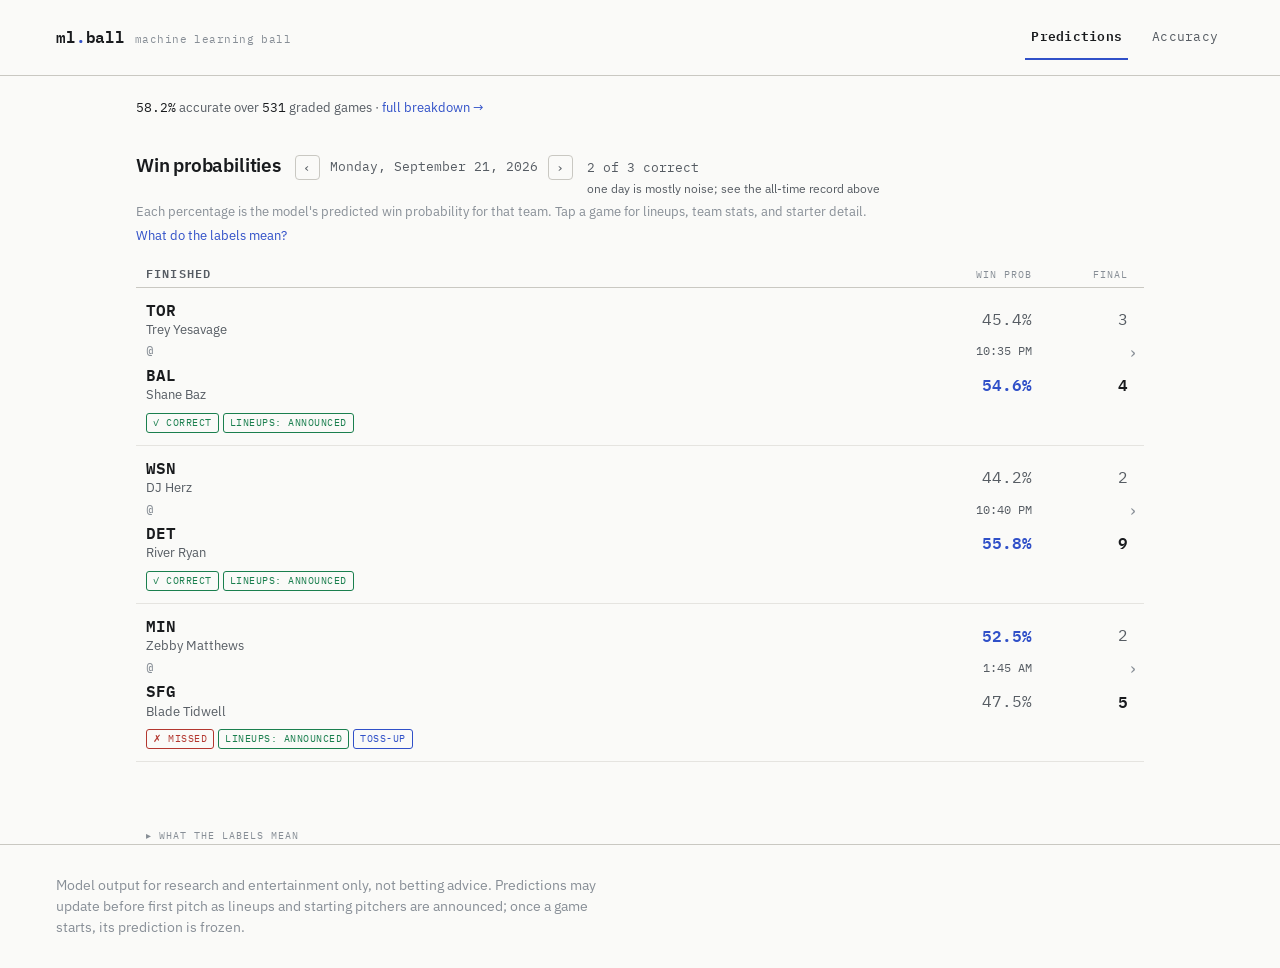
==== commit 8a6cbba5: "Label postseason games with their series and game number" ====
--- a/index.html
+++ b/index.html
@@ -80,6 +80,6 @@
     </div>
   </footer>
 
-  <script src="assets/app.js?v=6874039f" data-root="."></script>
+  <script src="assets/app.js?v=5e86c59c" data-root="."></script>
 </body>
 </html>
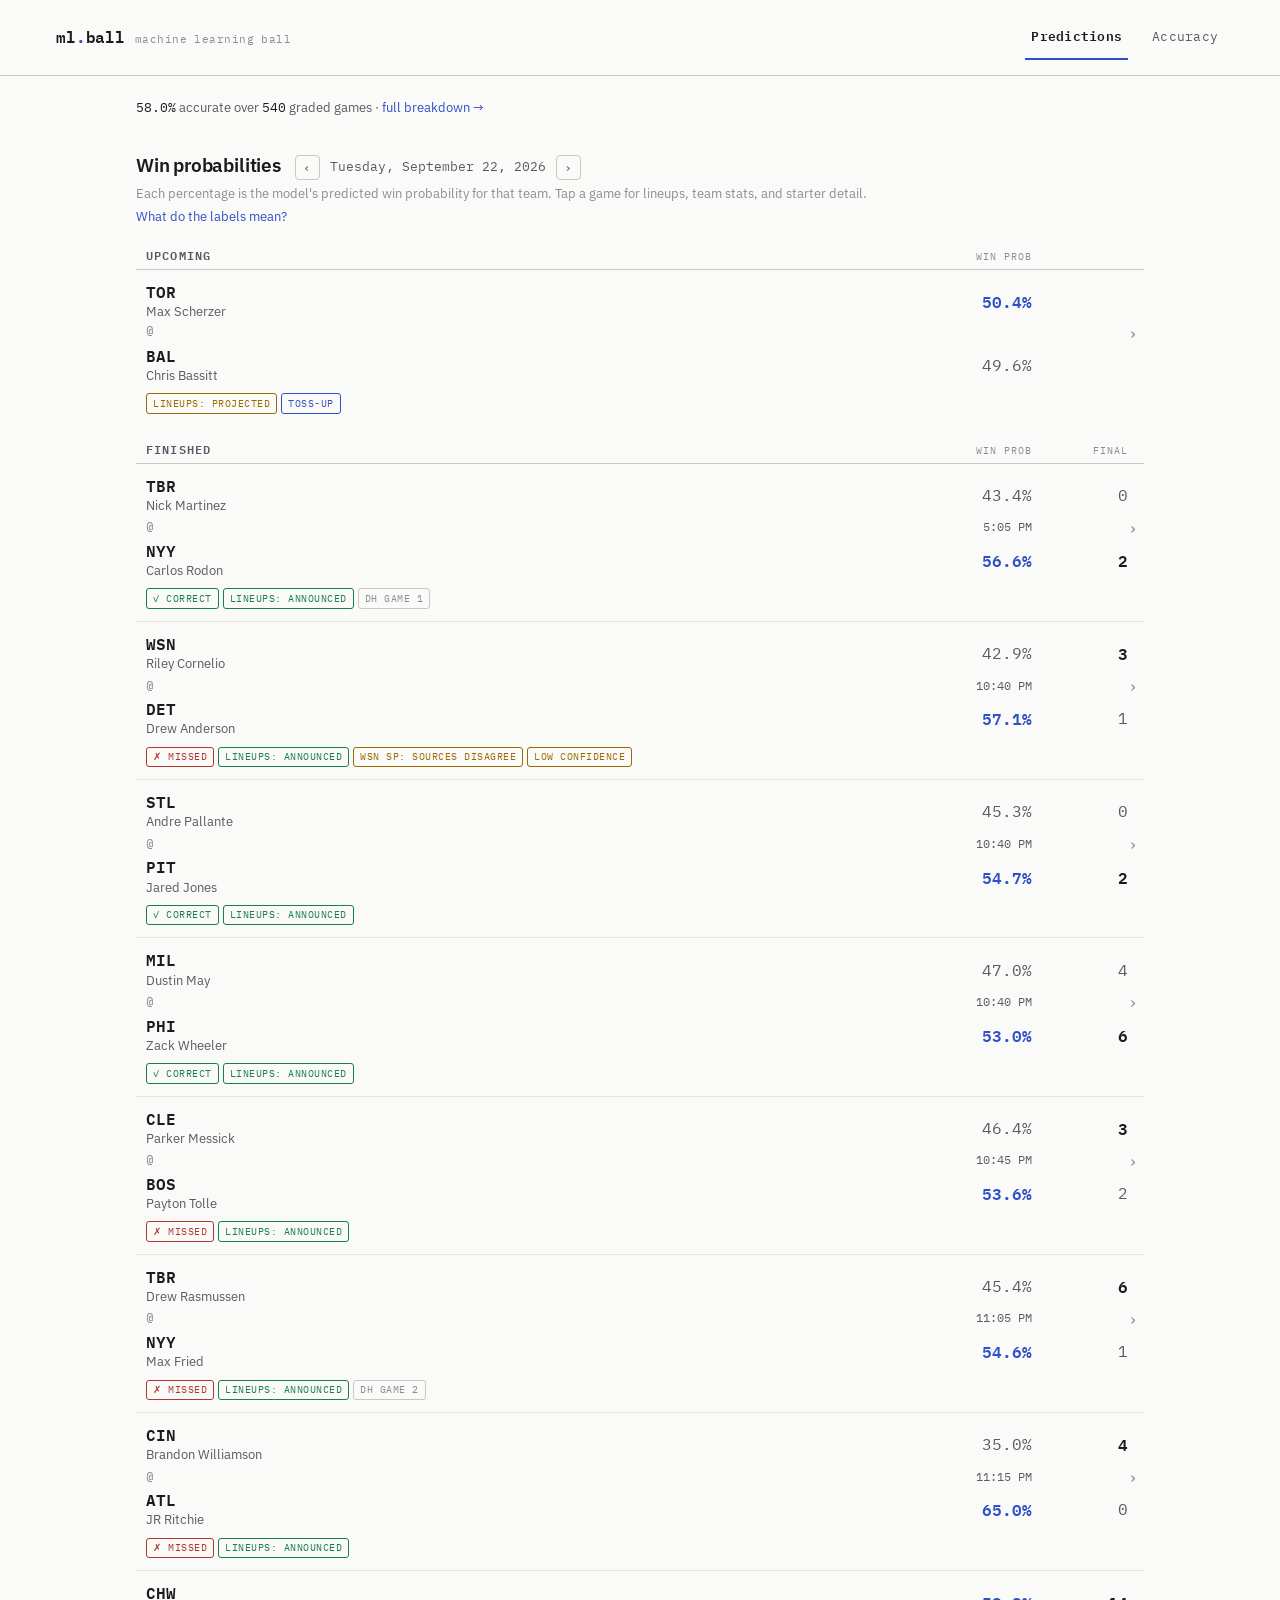
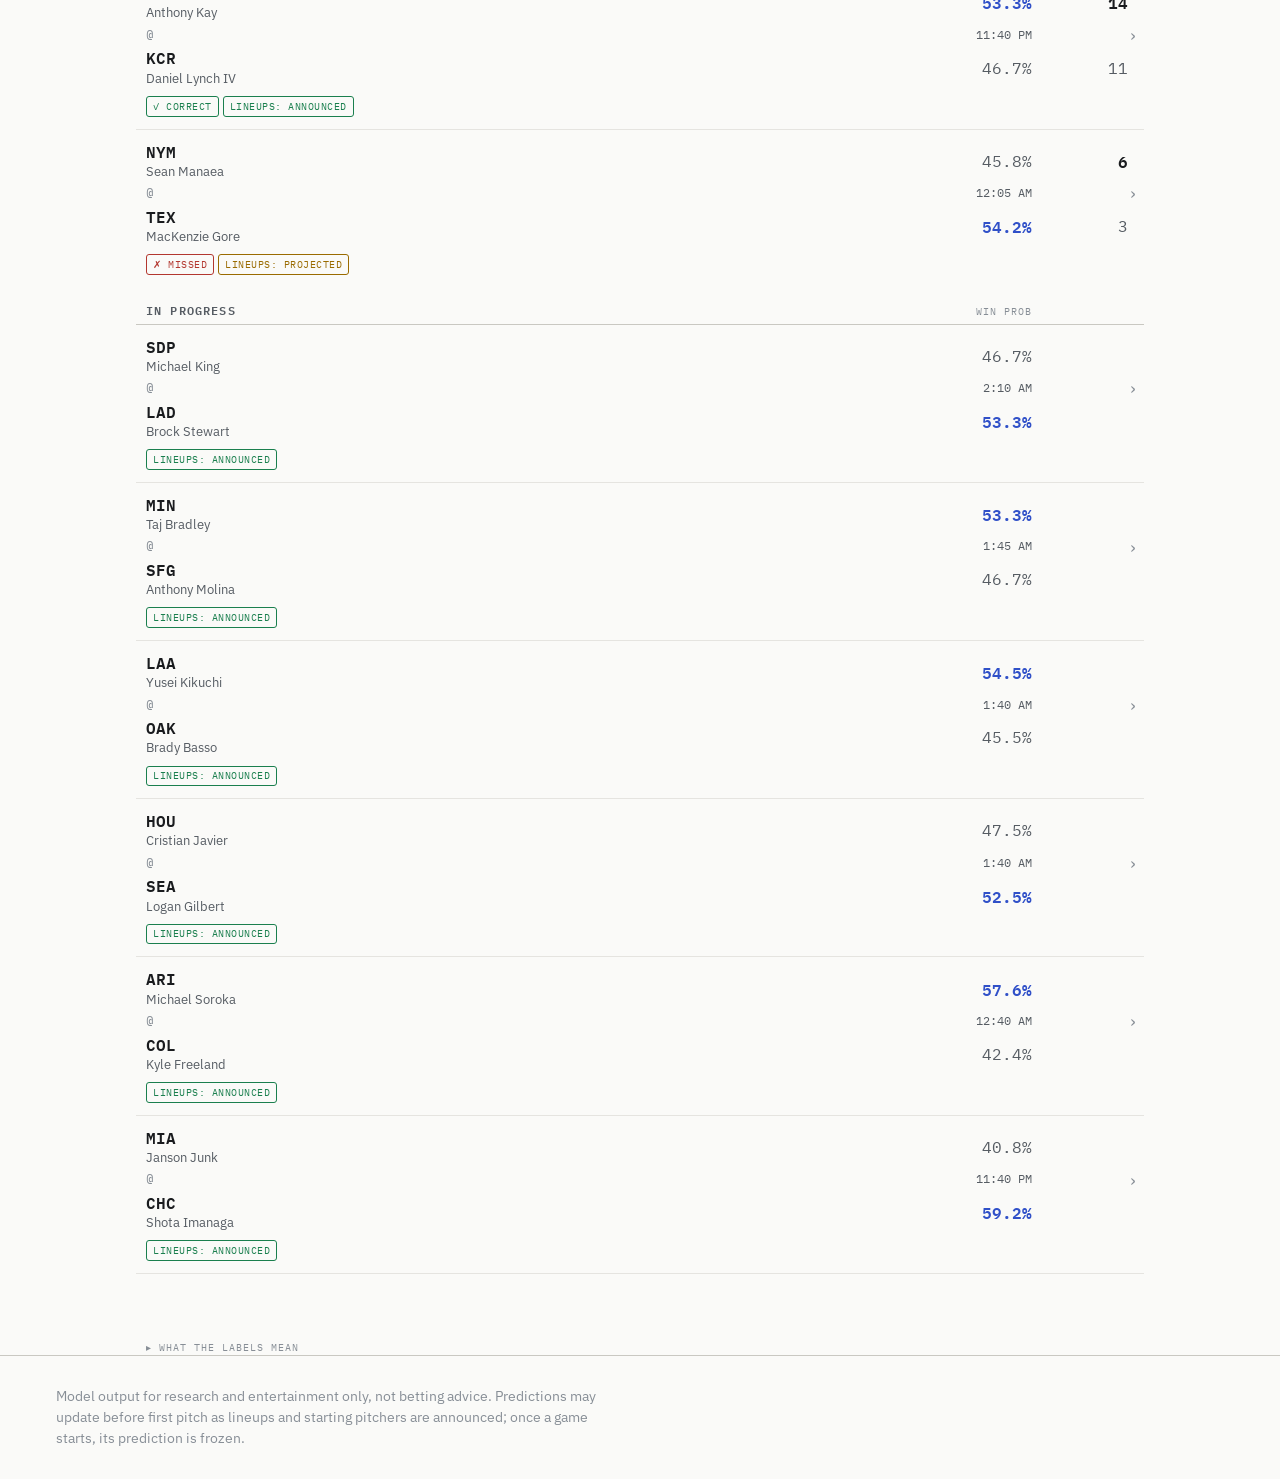
==== commit 7ba0fb01: "Show postponed games: PPD tag on the slate, postponed banner on the game page" ====
--- a/index.html
+++ b/index.html
@@ -80,6 +80,6 @@
     </div>
   </footer>
 
-  <script src="assets/app.js?v=5e86c59c" data-root="."></script>
+  <script src="assets/app.js?v=62a1f4a4" data-root="."></script>
 </body>
 </html>
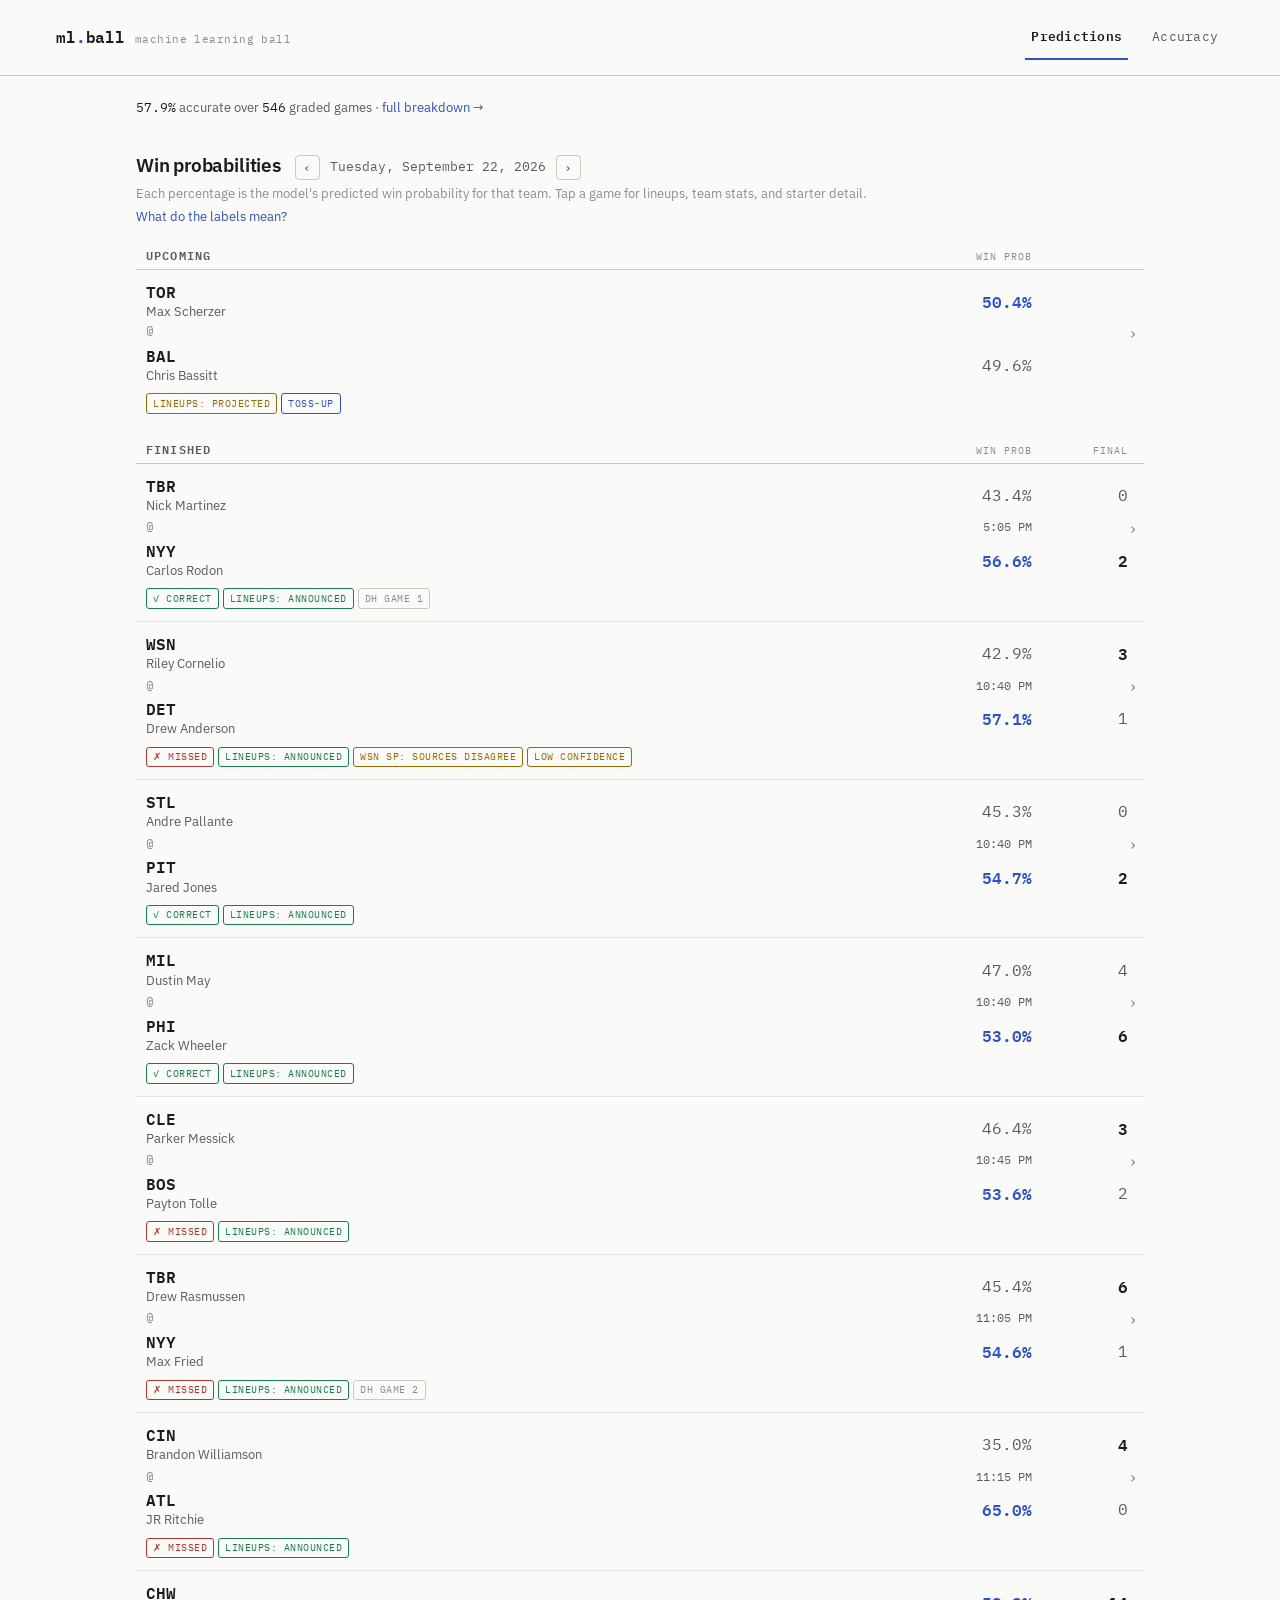
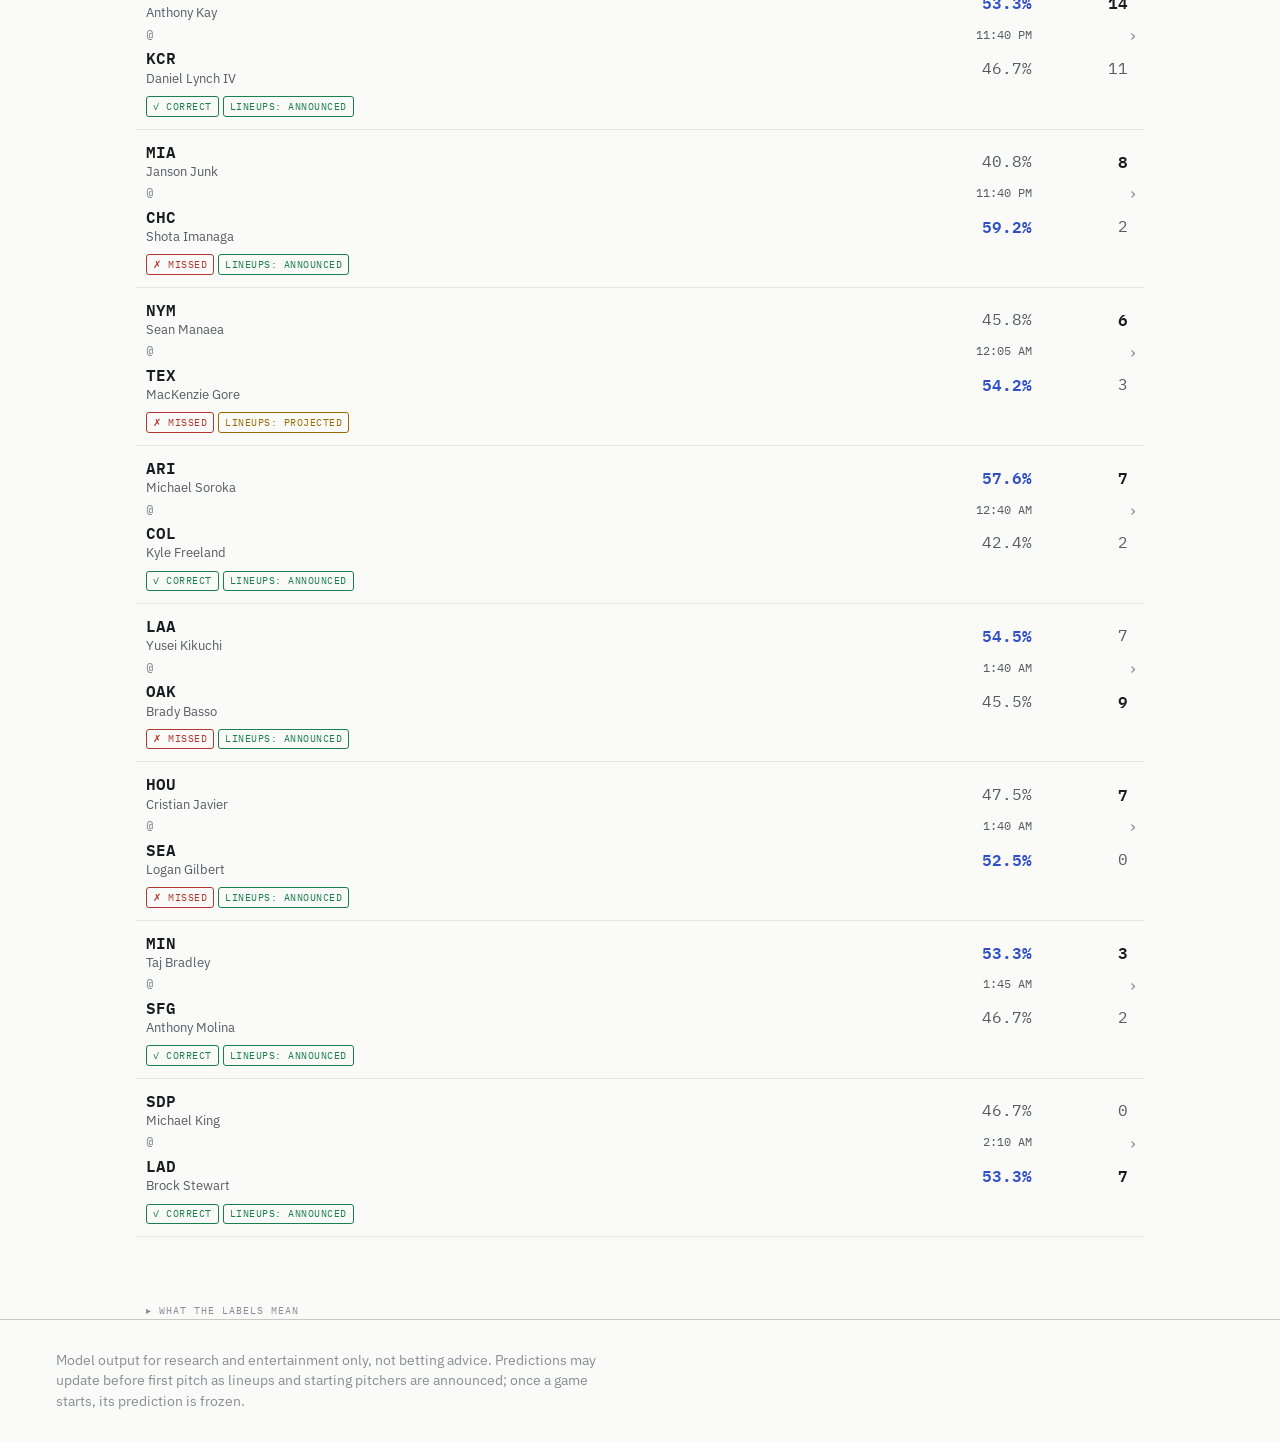
==== commit f4ee7863: "Show accuracy by game type once postseason games are graded" ====
--- a/index.html
+++ b/index.html
@@ -80,6 +80,6 @@
     </div>
   </footer>
 
-  <script src="assets/app.js?v=62a1f4a4" data-root="."></script>
+  <script src="assets/app.js?v=ee539390" data-root="."></script>
 </body>
 </html>
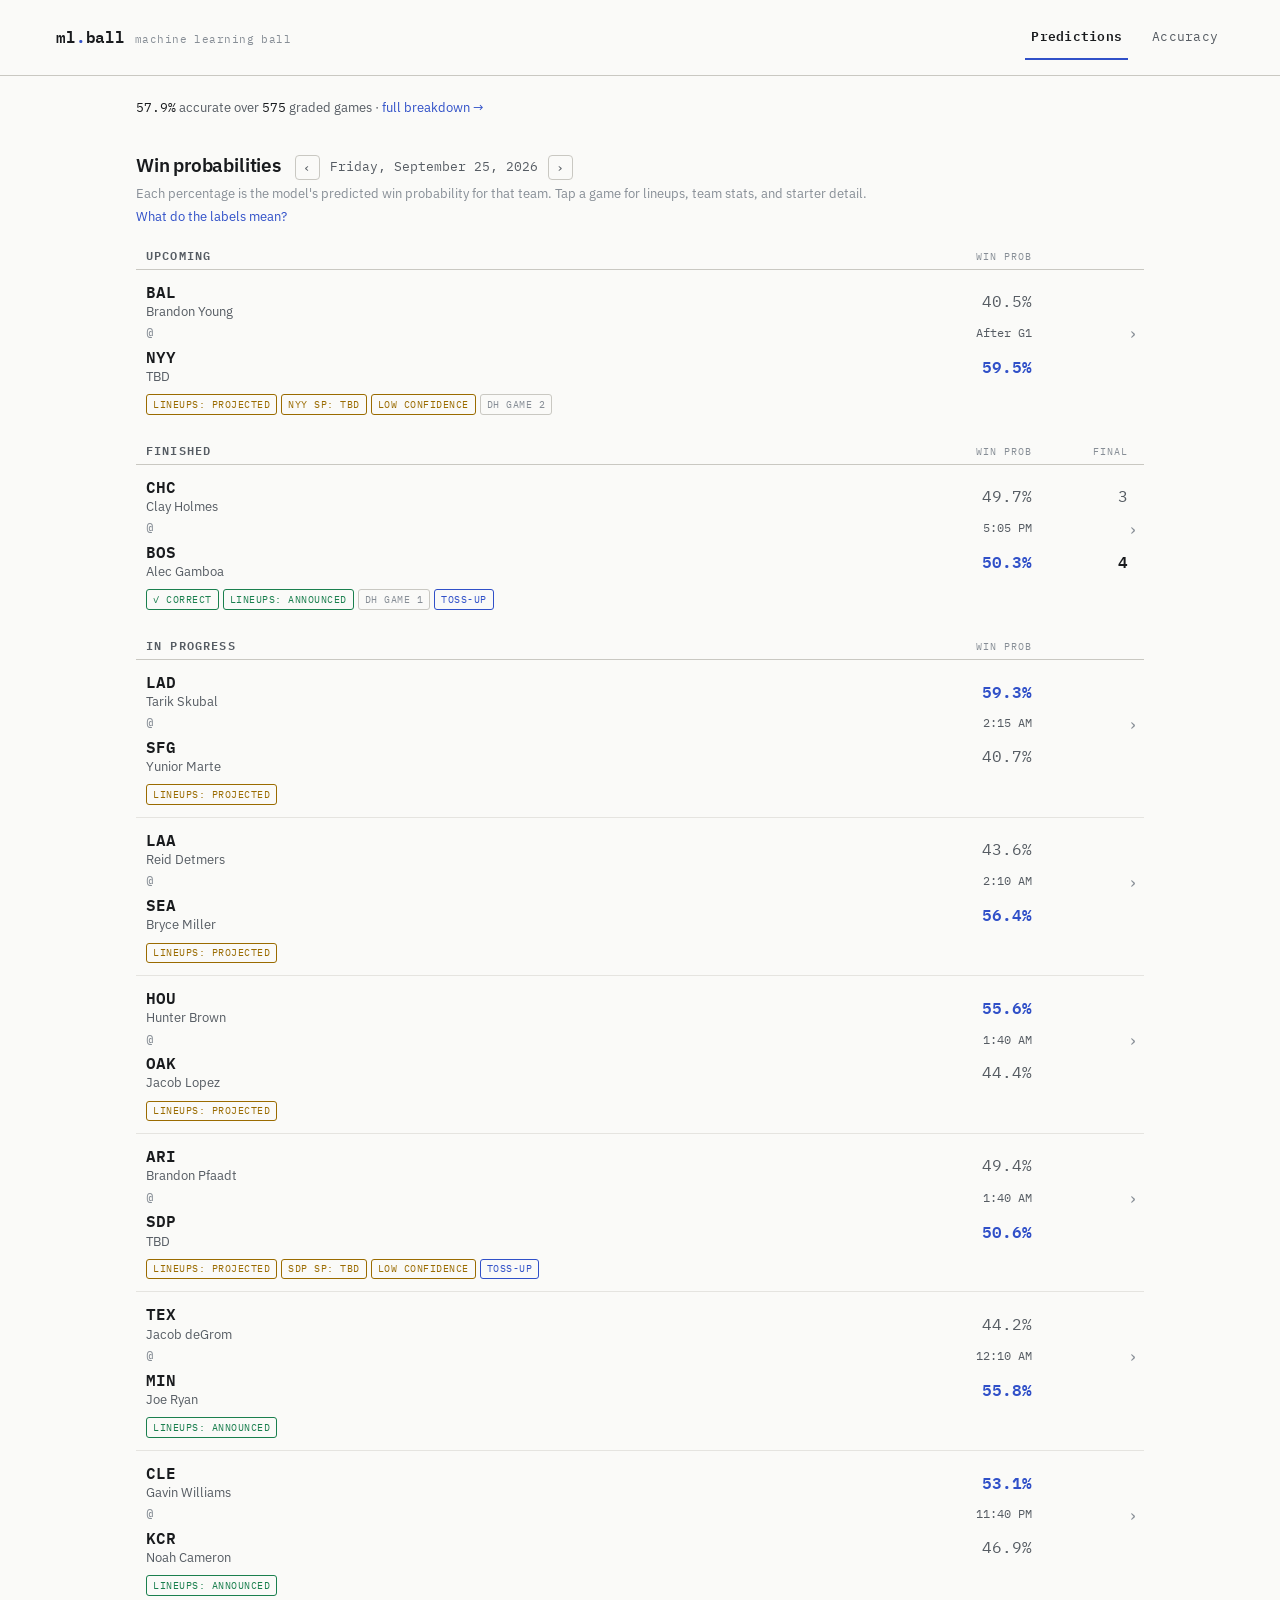
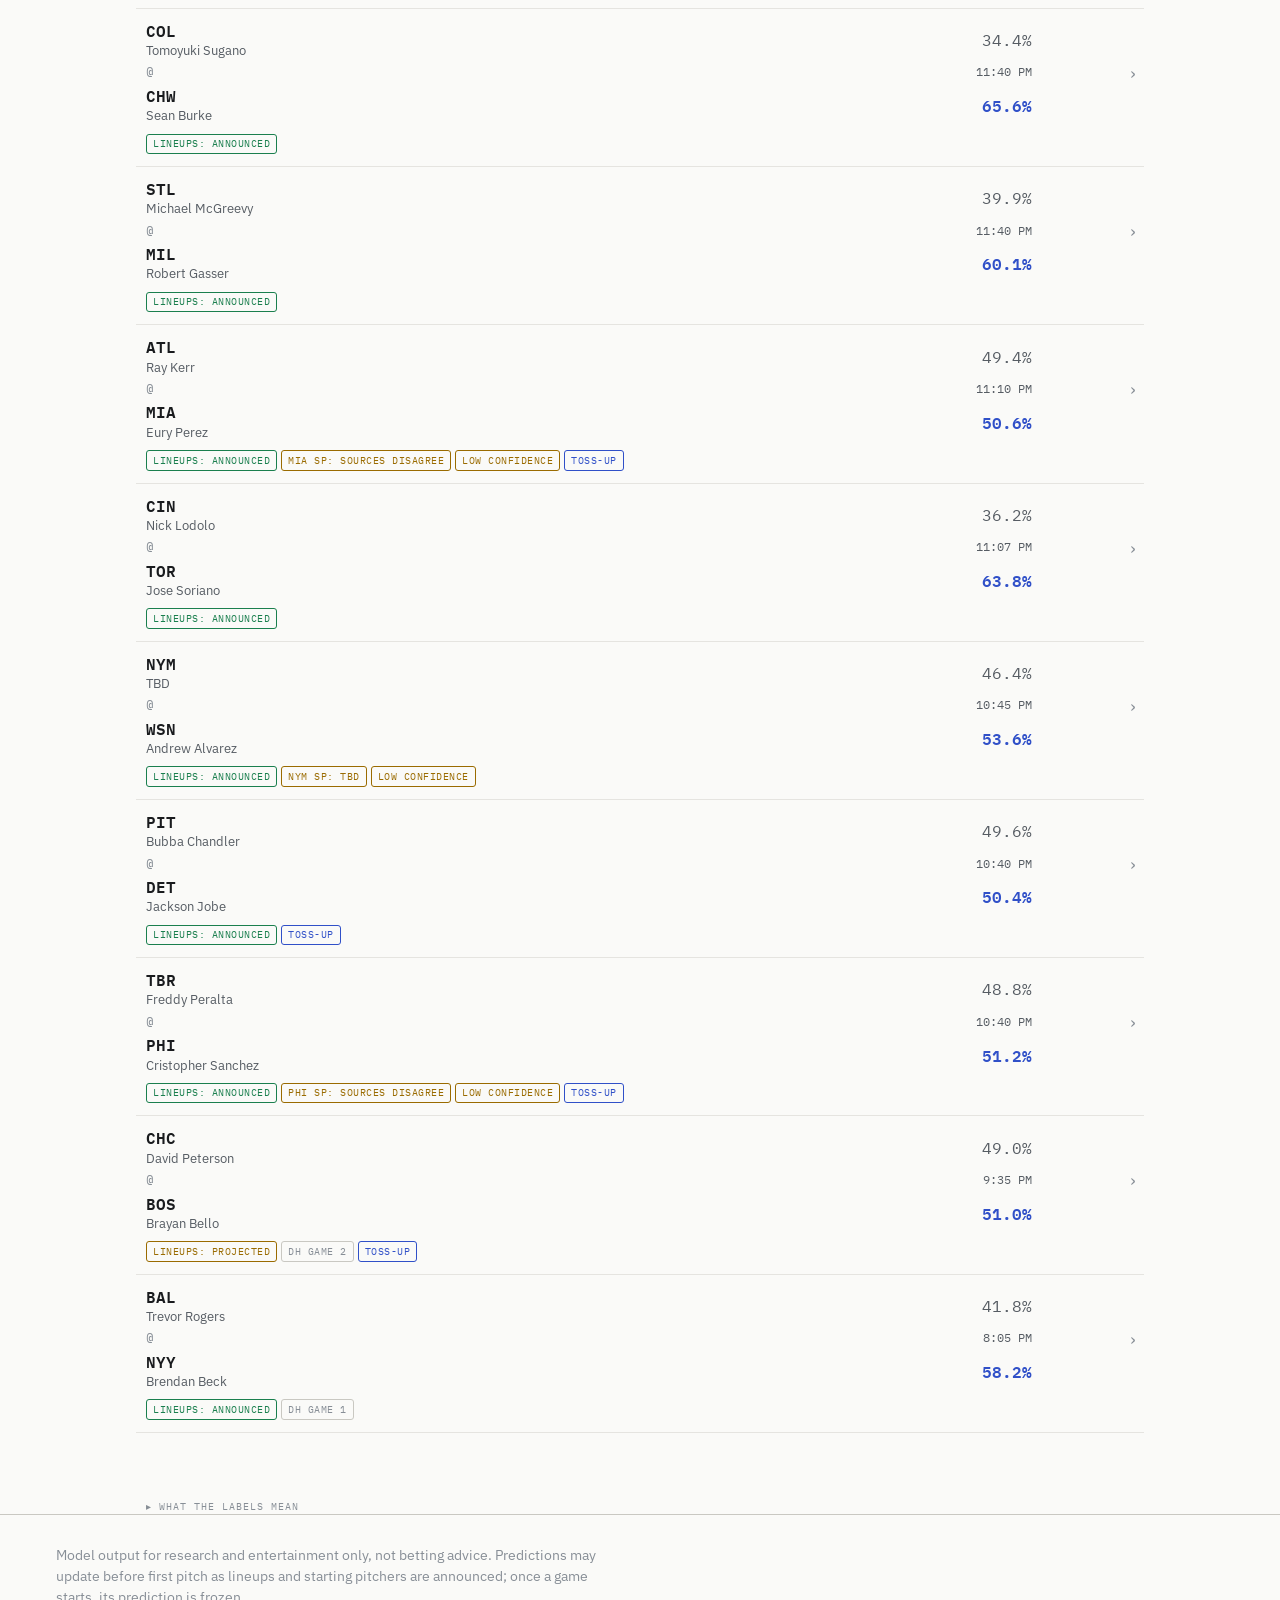
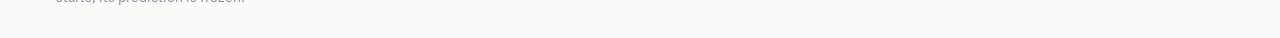
==== commit 2e77389c: "Doubleheader game 2: show TBD start as 'After G1', keep it out of in progress MLB lists a traditiona" ====
--- a/index.html
+++ b/index.html
@@ -80,6 +80,6 @@
     </div>
   </footer>
 
-  <script src="assets/app.js?v=ee539390" data-root="."></script>
+  <script src="assets/app.js?v=b8b6de5e" data-root="."></script>
 </body>
 </html>
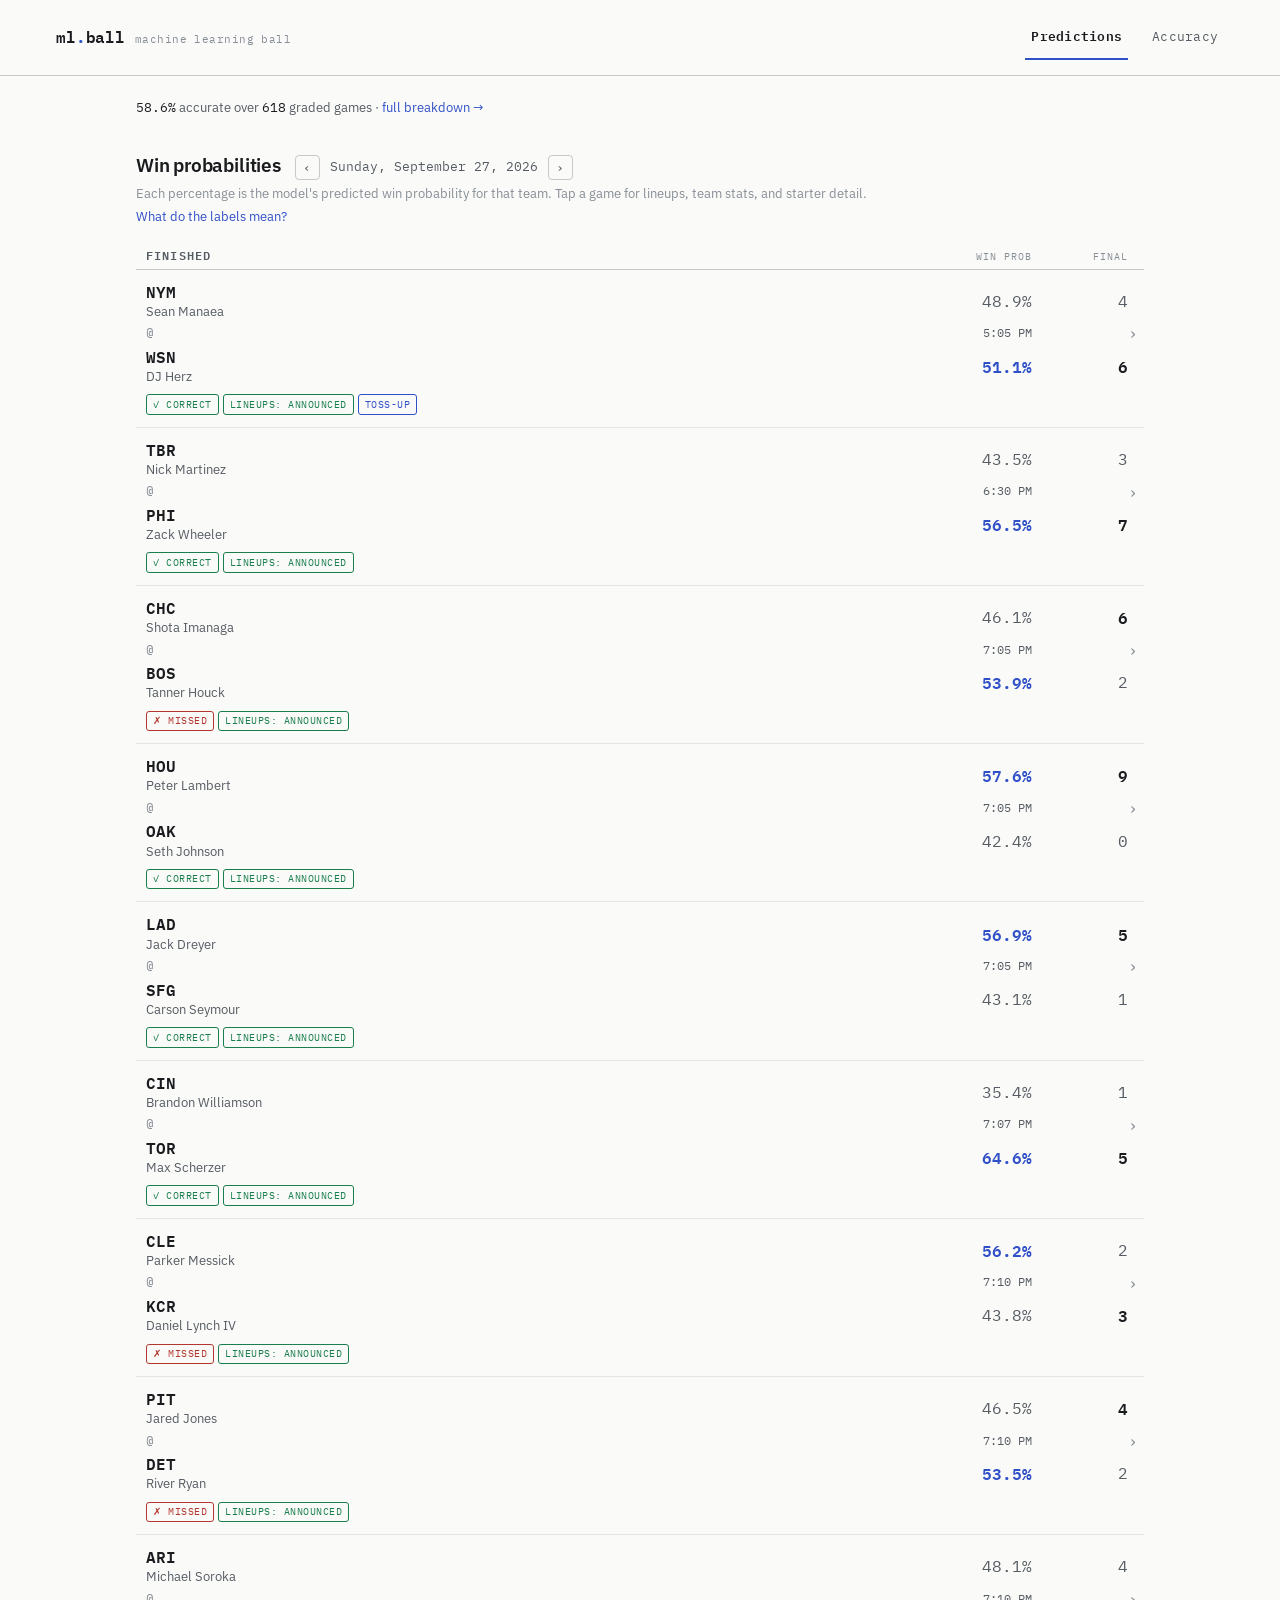
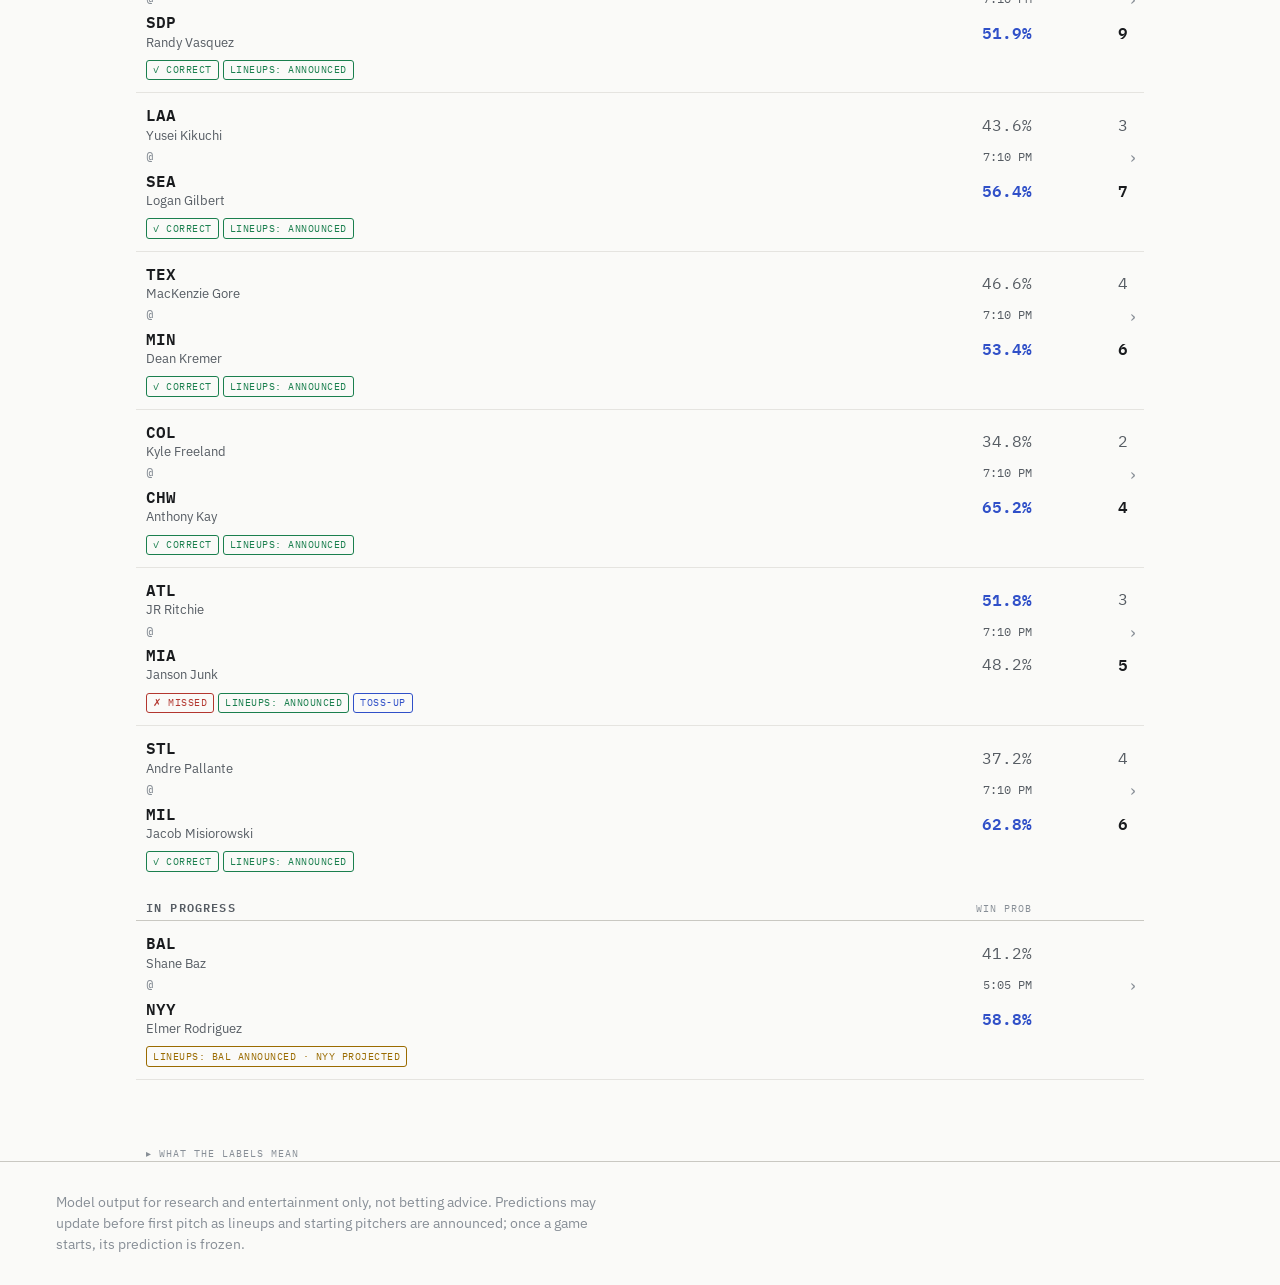
==== commit 50158fe5: "Show postponed and cancelled games as PPD/CNCL instead of in progress Fall back to the prediction's " ====
--- a/index.html
+++ b/index.html
@@ -80,6 +80,6 @@
     </div>
   </footer>
 
-  <script src="assets/app.js?v=b8b6de5e" data-root="."></script>
+  <script src="assets/app.js?v=436e6a3d" data-root="."></script>
 </body>
 </html>
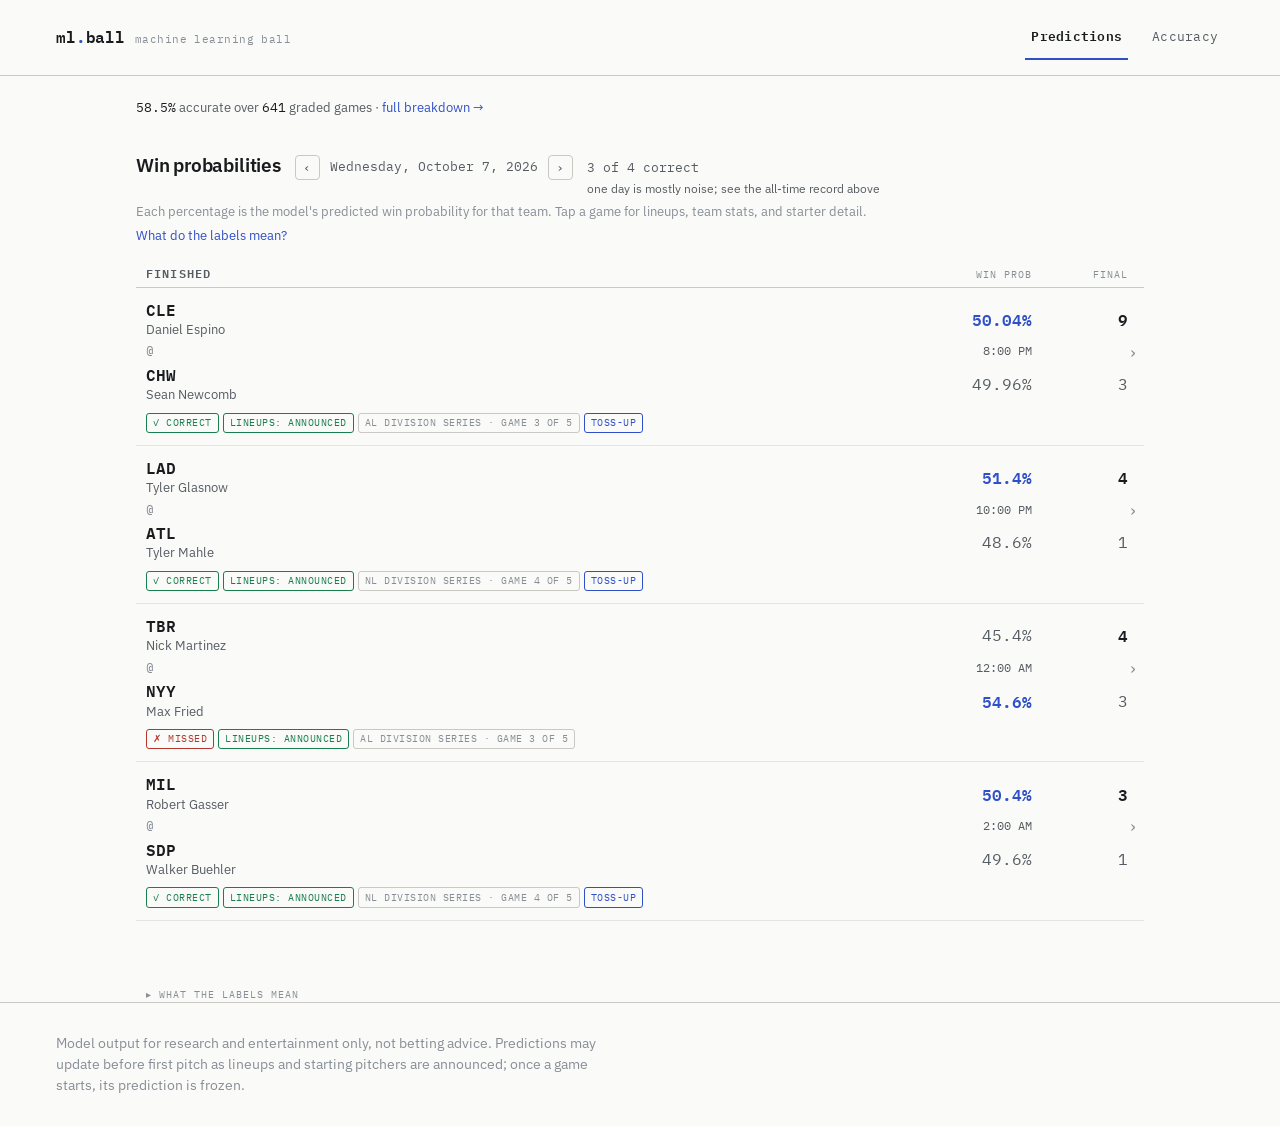
==== commit 424afa7d: "Game page: postseason stats, tabbed player detail, concise team stats - Postseason games carry a pos" ====
--- a/index.html
+++ b/index.html
@@ -17,7 +17,7 @@
   <link rel="preconnect" href="https://fonts.googleapis.com" />
   <link rel="preconnect" href="https://fonts.gstatic.com" crossorigin />
   <link href="https://fonts.googleapis.com/css2?family=IBM+Plex+Sans:wght@400;500;600&family=IBM+Plex+Mono:wght@400;500;600&display=swap" rel="stylesheet" />
-  <link rel="stylesheet" href="assets/site.css?v=6c0a5f46" />
+  <link rel="stylesheet" href="assets/site.css?v=52acc722" />
 </head>
 <body>
   <header class="nav">
@@ -80,6 +80,6 @@
     </div>
   </footer>
 
-  <script src="assets/app.js?v=436e6a3d" data-root="."></script>
+  <script src="assets/app.js?v=a86a928f" data-root="."></script>
 </body>
 </html>
--- a/assets/site.css
+++ b/assets/site.css
@@ -497,6 +497,7 @@
 .flag.ok { color: var(--win); border-color: var(--win); }
 .flag.loss, .flag.result-loss { color: var(--loss); border-color: var(--loss); }
 .flag.quiet { color: var(--faint); border-color: var(--rule); }
+.flag.ps-tag { color: var(--accent); border-color: var(--accent); margin-left: 4px; }
 
 /* ---------- chip legend (collapsible, index.html) ---------- */
 
@@ -726,6 +727,72 @@
 }
 .team-tag { color: var(--ink); font-weight: 600; }
 
+/* Compact two-option switch that sits next to the numbers it changes: the
+   lineup drop-downs (.row-seg) and the team stats header (.stats-seg). */
+.seg {
+  display: flex;
+  width: fit-content;
+  max-width: 100%;
+  border: 1px solid var(--rule-strong);
+  border-radius: var(--radius);
+}
+.seg-tab {
+  appearance: none;
+  margin: 0;
+  padding: 4px 9px;
+  border: 0;
+  background: transparent;
+  color: var(--muted);
+  font-family: var(--font-mono);
+  font-size: 11px;
+  line-height: 14px;
+  font-weight: 500;
+  letter-spacing: 0.03em;
+  cursor: pointer;
+}
+.seg-tab:first-child { border-radius: calc(var(--radius) - 1px) 0 0 calc(var(--radius) - 1px); }
+.seg-tab:last-child { border-radius: 0 calc(var(--radius) - 1px) calc(var(--radius) - 1px) 0; }
+.seg-tab + .seg-tab { border-left: 1px solid var(--rule-strong); }
+.seg-tab:hover { background: var(--paper-2); color: var(--ink); }
+.seg-tab[aria-selected="true"] { background: var(--accent); color: var(--paper); }
+.seg-tab:focus-visible { outline: 2px solid var(--accent); outline-offset: 2px; }
+/* the drop-down's strip: full width, equal-width cells that never wrap */
+.row-seg { width: 100%; margin: 0 0 10px; }
+.row-seg .seg-tab { flex: 1 1 0; padding: 4px 4px; text-align: center; white-space: nowrap; }
+
+/* Team stats pinned bar: shares .compare-row's column template (label | away |
+   home), so its team codes sit over the values below. The season | postseason
+   switch (postseason games only) is in the label cell. Pinned like the lineup
+   thead: same top (just under the win-prob bar, or under the nav while that
+   bar is tucked) and a z-index below .game-sticky's 5. It sticks inside
+   #team-stats only, so it scrolls away with the section. Opaque, and the -8px
+   shadow paints the 8px gap above the pin point the way .slate-section-label
+   does. */
+.compare-row.compare-codes.stats-scope-bar {
+  position: sticky;
+  top: var(--detail-sticky-top, var(--sticky-top));
+  z-index: 4;
+  align-items: center;
+  margin: 0 0 8px;
+  padding: 4px 0 3px;
+  background: var(--paper);
+  box-shadow: 0 -8px 0 var(--paper);
+}
+/* the switch shrinks with its cell instead of overflowing it (tabs clip with an
+   ellipsis as a last resort); the narrow-screen padding keeps them whole down
+   to 320px */
+.stats-scope-bar .compare-label { min-width: 0; }
+.stats-scope-bar .seg-tab { text-transform: none; white-space: nowrap; min-width: 0; overflow: hidden; text-overflow: ellipsis; }
+@media (max-width: 344px) {
+  .stats-scope-bar .seg-tab { padding: 4px 4px; letter-spacing: 0; }
+}
+/* the bar spans the section, so on a wide screen the groups stack in one
+   column of the same width instead of the two-column grid */
+@media (min-width: 900px) {
+  #team-stats .compare-cols { grid-template-columns: 1fr; max-width: 620px; }
+  #team-stats .stats-scope-bar { max-width: 620px; }
+}
+
 .game-meta { margin-top: 12px; display: flex; flex-direction: column; gap: 4px; }
 .meta-row { font-size: 14px; color: var(--muted); }
 
@@ -795,6 +862,7 @@
 .table-scroll th, .table-scroll td { white-space: nowrap; }
 
 .sp-season-table th, .sp-season-table td { text-align: center; }
+.sp-season-table td.sp-row-label { text-align: left; font-family: var(--font-mono); font-size: 10.5px; letter-spacing: 0.06em; text-transform: uppercase; color: var(--faint); }
 
 /* The collapsed lineup table (game.html) is the one table-scroll consumer
    cut down to fit 360px without horizontal scrolling (5 columns instead of
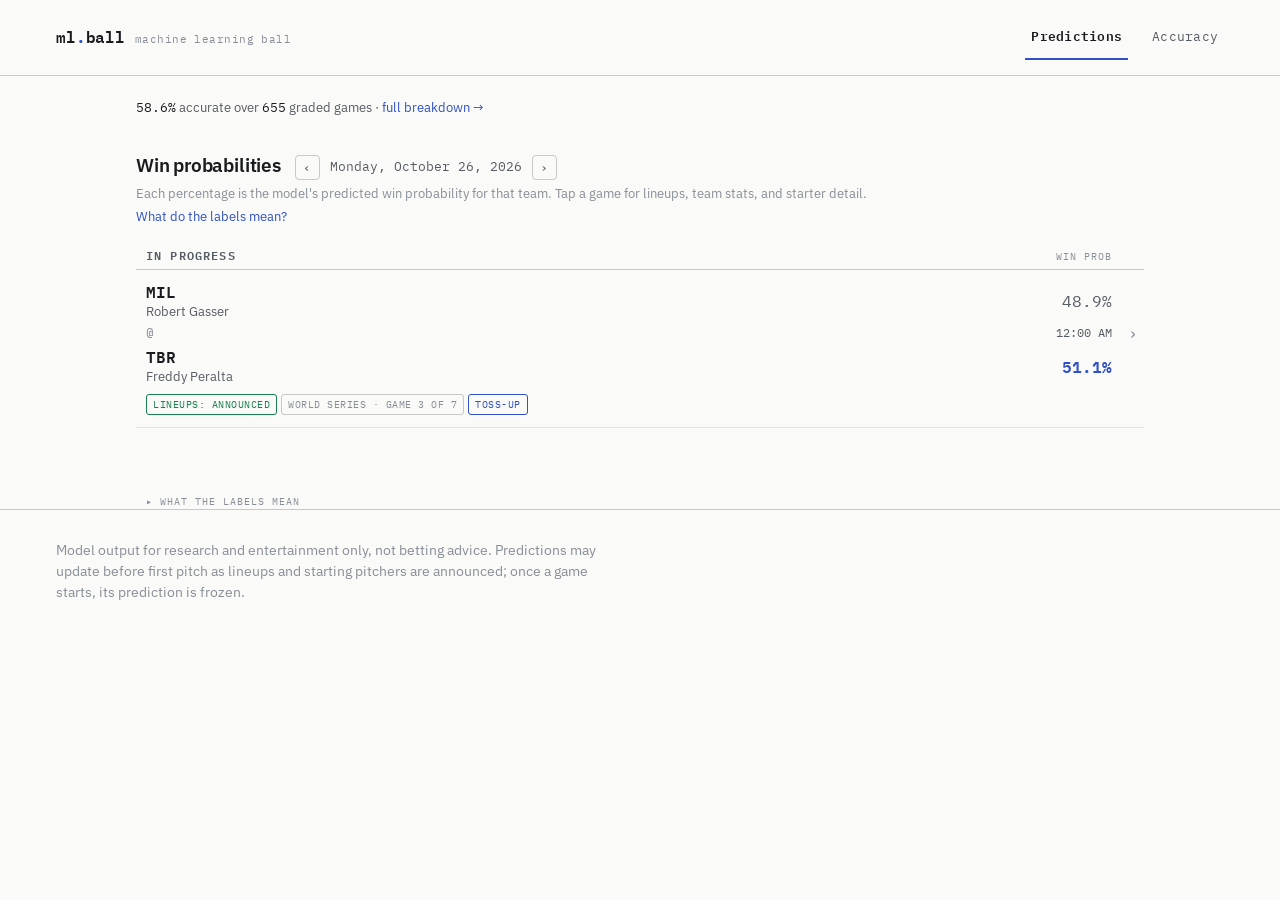
==== commit 9eea1386: "game page: 2x2 team stats grid, pitchers before team stats, Recent games tag columns - Team stats la" ====
--- a/index.html
+++ b/index.html
@@ -17,7 +17,7 @@
   <link rel="preconnect" href="https://fonts.googleapis.com" />
   <link rel="preconnect" href="https://fonts.gstatic.com" crossorigin />
   <link href="https://fonts.googleapis.com/css2?family=IBM+Plex+Sans:wght@400;500;600&family=IBM+Plex+Mono:wght@400;500;600&display=swap" rel="stylesheet" />
-  <link rel="stylesheet" href="assets/site.css?v=52acc722" />
+  <link rel="stylesheet" href="assets/site.css?v=ccd7187d" />
 </head>
 <body>
   <header class="nav">
@@ -80,6 +80,6 @@
     </div>
   </footer>
 
-  <script src="assets/app.js?v=a86a928f" data-root="."></script>
+  <script src="assets/app.js?v=81176c9b" data-root="."></script>
 </body>
 </html>
--- a/assets/site.css
+++ b/assets/site.css
@@ -760,37 +760,33 @@
 .row-seg { width: 100%; margin: 0 0 10px; }
 .row-seg .seg-tab { flex: 1 1 0; padding: 4px 4px; text-align: center; white-space: nowrap; }
 
-/* Team stats pinned bar: shares .compare-row's column template (label | away |
-   home), so its team codes sit over the values below. The season | postseason
-   switch (postseason games only) is in the label cell. Pinned like the lineup
-   thead: same top (just under the win-prob bar, or under the nav while that
-   bar is tucked) and a z-index below .game-sticky's 5. It sticks inside
+/* Team stats pinned bar (postseason games only): the section heading with the
+   season | postseason switch pushed to its right, on one line. Pinned like the
+   lineup thead: same top (just under the win-prob bar, or under the nav while
+   that bar is tucked) and a z-index below .game-sticky's 5. It sticks inside
    #team-stats only, so it scrolls away with the section. Opaque, and the -8px
    shadow paints the 8px gap above the pin point the way .slate-section-label
    does. */
-.compare-row.compare-codes.stats-scope-bar {
+.stats-scope-bar {
   position: sticky;
   top: var(--detail-sticky-top, var(--sticky-top));
   z-index: 4;
+  display: flex;
   align-items: center;
+  gap: 10px;
   margin: 0 0 8px;
   padding: 4px 0 3px;
   background: var(--paper);
   box-shadow: 0 -8px 0 var(--paper);
 }
-/* the switch shrinks with its cell instead of overflowing it (tabs clip with an
+.stats-scope-bar h2 { flex: none; margin: 0; line-height: 1.2; white-space: nowrap; }
+/* the switch shrinks with the bar instead of overflowing it (tabs clip with an
    ellipsis as a last resort); the narrow-screen padding keeps them whole down
    to 320px */
-.stats-scope-bar .compare-label { min-width: 0; }
+.stats-scope-bar .seg { min-width: 0; margin-left: auto; }
 .stats-scope-bar .seg-tab { text-transform: none; white-space: nowrap; min-width: 0; overflow: hidden; text-overflow: ellipsis; }
 @media (max-width: 344px) {
   .stats-scope-bar .seg-tab { padding: 4px 4px; letter-spacing: 0; }
-}
-/* the bar spans the section, so on a wide screen the groups stack in one
-   column of the same width instead of the two-column grid */
-@media (min-width: 900px) {
-  #team-stats .compare-cols { grid-template-columns: 1fr; max-width: 620px; }
-  #team-stats .stats-scope-bar { max-width: 620px; }
 }
 
 .game-meta { margin-top: 12px; display: flex; flex-direction: column; gap: 4px; }
@@ -1096,7 +1092,7 @@
 
 .compare-cols { display: grid; grid-template-columns: 1fr; }
 @media (min-width: 900px) {
-  .compare-cols { grid-template-columns: 1fr 1fr; gap: 0 44px; }
+  .compare-cols { grid-template-columns: 1fr 1fr; gap: 0 44px; align-items: start; }
 }
 .compare-group { margin-bottom: 22px; }
 .compare-group h3 {
@@ -1104,8 +1100,6 @@
   font-size: 13.5px;
   font-weight: 600;
   margin: 0;
-  padding: 10px 0 6px;
-  border-bottom: 1px solid var(--rule-strong);
   color: var(--ink);
 }
 .compare-row {
@@ -1118,23 +1112,29 @@
   font-size: 13.5px;
   font-variant-numeric: tabular-nums;
 }
-.compare-row.compare-codes {
-  font-family: var(--font-mono);
+/* A group's heading row is a .compare-row (same column template at every
+   width), so the team codes in its value cells sit exactly over the values
+   below; the title (h3) is in the label cell. The negative right margin
+   cancels the letter-spacing the last glyph of a code carries. */
+.compare-row.compare-head {
+  padding: 10px 0 6px;
+  border-bottom-color: var(--rule-strong);
+}
+.compare-head .compare-val {
+  margin-right: -0.11em;
   font-size: 10px;
+  font-weight: 500;
   letter-spacing: 0.11em;
   text-transform: uppercase;
   color: var(--faint);
-  font-weight: 500;
-  padding: 4px 0 7px;
-}
-.compare-row.compare-codes .compare-val { color: var(--faint); font-family: var(--font-mono); font-weight: 500; }
+}
 .compare-label { font-size: 13px; color: var(--muted); }
 .compare-val { font-family: var(--font-mono); text-align: right; color: var(--ink); }
 .compare-val.better { color: var(--accent); font-weight: 600; }
 
 .form-chip {
   display: grid;
-  grid-template-columns: 64px 1fr 60px 28px;
+  grid-template-columns: 64px 1ch 1fr 58px 60px 28px;
   align-items: center;
   gap: 8px;
   padding: 5px 0;
@@ -1142,9 +1142,15 @@
   font-size: 13px;
 }
 .form-chip .fc-date { color: var(--faint); font-family: var(--font-mono); font-size: 12px; white-space: nowrap; }
+.form-chip .fc-at { color: var(--faint); font-family: var(--font-mono); font-size: 12px; text-align: right; }
 .form-chip .fc-opp { color: var(--muted); }
 .form-chip .fc-score { font-family: var(--font-mono); }
 .form-chip .flag { justify-self: start; }
+/* the postseason tag has its own fixed column (empty on a regular-season
+   game), so every tag is the same box whatever its text ("PS", "LCS G7") and
+   starts at the same x whatever the opponent. */
+.form-chip .fc-ps { min-width: 0; }
+.form-chip .fc-ps .ps-tag { display: flex; justify-content: center; width: 100%; margin-left: 0; }
 
 /* upgradeRecentFormLinks (app.js) swaps a plain <div class="form-chip"> for
    an <a class="form-chip"> once its past game resolves to exactly one
@@ -1214,7 +1220,15 @@
   .compare-group h3 { font-size: 13.5px; }
   .compare-row { grid-template-columns: 1fr 60px 60px; gap: 6px; font-size: 12.5px; }
 
-  .form-chip { grid-template-columns: 52px 1fr 46px 24px; gap: 6px; font-size: 12px; }
+  .form-chip { grid-template-columns: 52px 1ch 1fr 52px 46px 24px; gap: 6px; font-size: 12px; }
+  .form-chip .fc-ps .ps-tag { padding-left: 3px; padding-right: 3px; }
+  /* at 320px the panel's own 18px side padding plus the columns above leave
+     the opponent cell ~43px; this trims both so it keeps ~70px (the longest
+     tag, "LCS G7", needs ~47px, a date ~44px) */
+  @media (max-width: 340px) {
+    .form-col { padding-left: 12px; padding-right: 12px; }
+    .form-chip { grid-template-columns: 46px 1ch 1fr 50px 42px 22px; gap: 5px; }
+  }
 }
 
 /* ---------- accuracy history panel ---------- */
